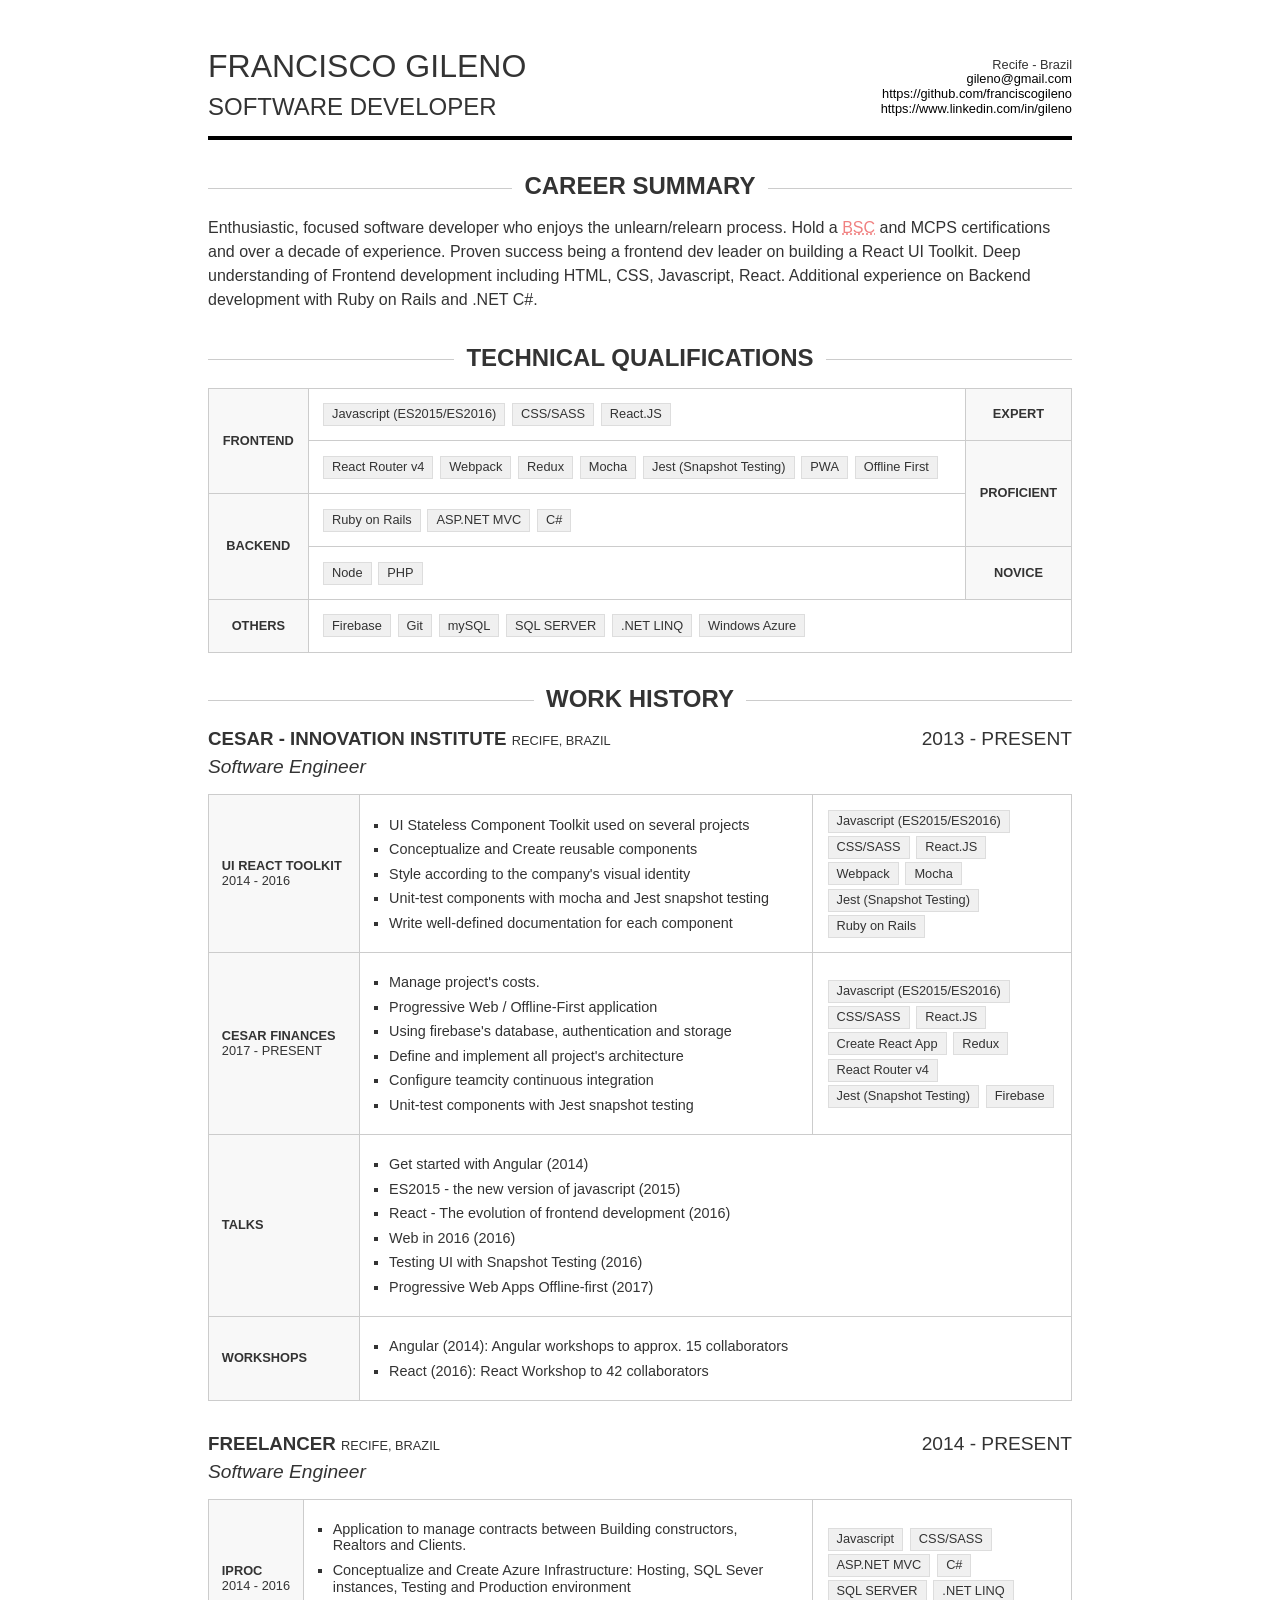
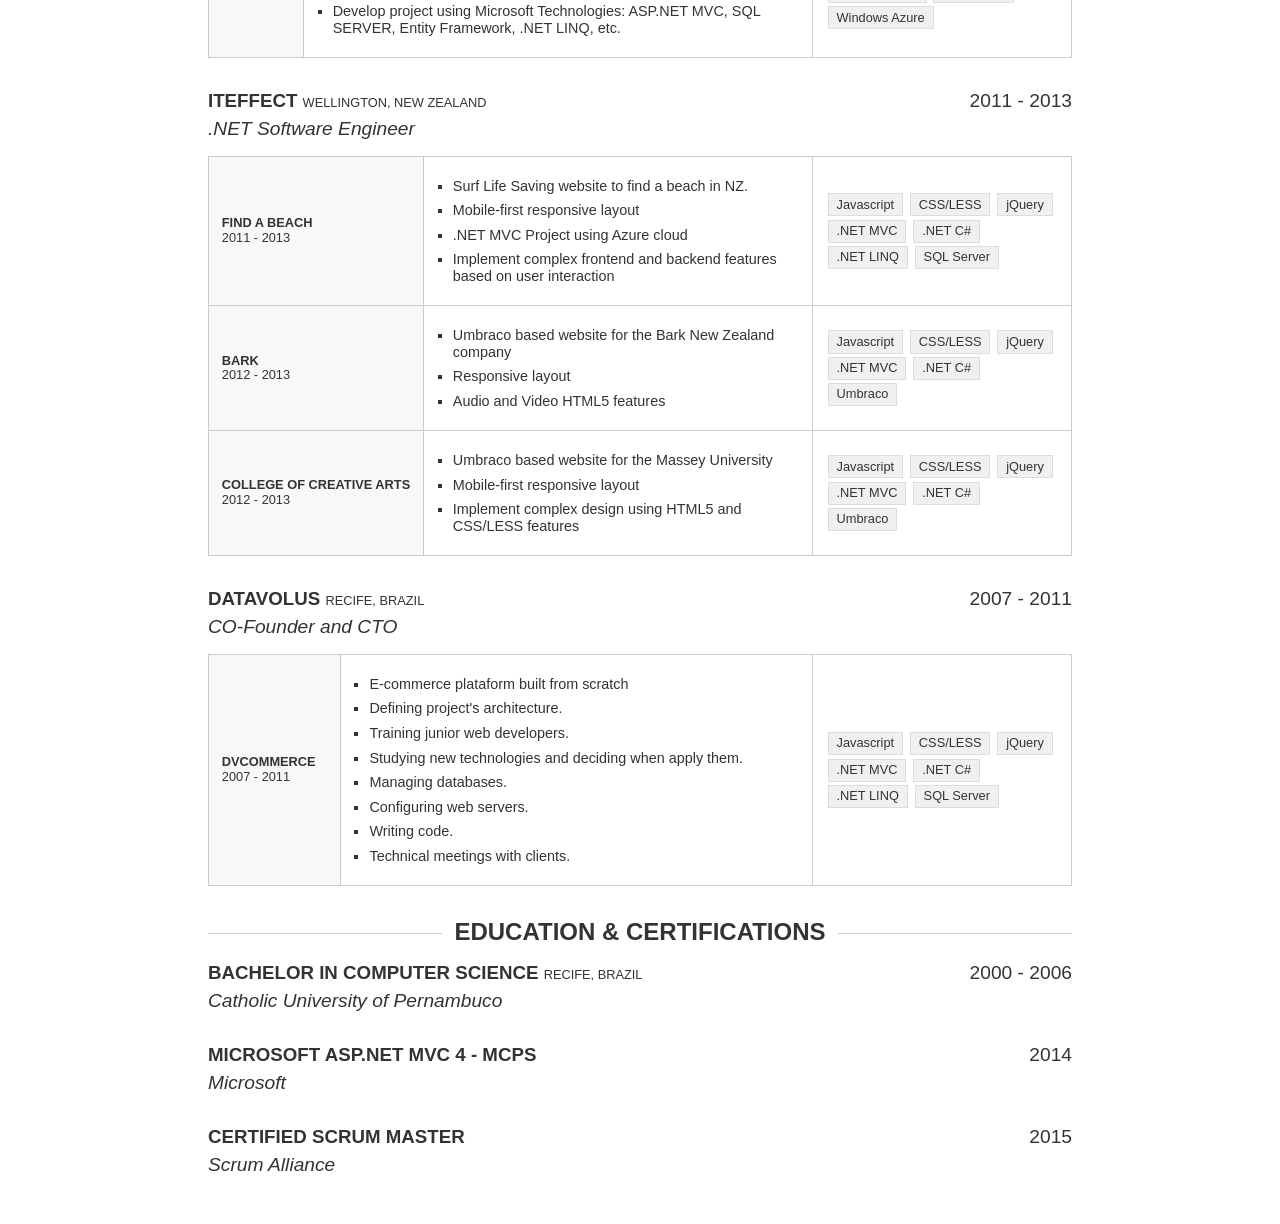
==== index.html @ 9798107c "Adding freelancer job - iPROC" ====
<!DOCTYPE html>
<html>

<head>
  <title>Francisco Gileno CV</title>
  <link rel="stylesheet" href="reset.css" />
  <link rel="stylesheet" href="index.css" />
</head>

<body class="body">
  <div class="content">
    <header class="header">
      <address class="address">
        <div>Recife - Brazil</div>
        <div><a class="address__link" href="mailto:gileno@gmail.com">gileno@gmail.com</a></div>
        <div><a class="address__link" href="https://github.com/franciscogileno">https://github.com/franciscogileno</a></div>
        <div><a class="address__link" href="https://www.linkedin.com/in/gileno">https://www.linkedin.com/in/gileno</a></div>
      </address>
      <h1 class="header__title">Francisco Gileno</h1>
      <h2 class="header__subtitle">Software Developer</h2>
    </header>
    <section class="section">
      <h2 class="section__title">Career Summary</h2>
      <div class="summary">
        Enthusiastic, focused software developer who enjoys the unlearn/relearn process. Hold a <abbr title="Bachelor degree in Computer Science">BSC</abbr>        and MCPS certifications and over a decade of experience. Proven success being a frontend dev leader on building a
        React UI Toolkit. Deep understanding of Frontend development including HTML, CSS, Javascript, React. Additional experience
        on Backend development with Ruby on Rails and .NET C#.
      </div>
    </section>
    <section class="section">
      <h2 class="section__title">Technical Qualifications</h2>
      <table class="qualifications">
        <tr>
          <th rowspan="2">Frontend</th>
          <td>
            <span class="tag">Javascript (ES2015/ES2016)</span>
            <span class="tag">CSS/SASS</span>
            <span class="tag">React.JS</span>
          </td>
          <th>Expert</th>
        </tr>
        <tr>
          <td>
            <span class="tag">React Router v4</span>
            <span class="tag">Webpack</span>
            <span class="tag">Redux</span>
            <span class="tag">Mocha</span>
            <span class="tag">Jest (Snapshot Testing)</span>
            <span class="tag">PWA</span>
            <span class="tag">Offline First</span>
          </td>
          <th rowspan="2">Proficient</th>
        </tr>
        <tr>
          <th rowspan="2">Backend</th>
          <td>
            <span class="tag">Ruby on Rails</span>
            <span class="tag">ASP.NET MVC</span>
            <span class="tag">C#</span>
          </td>
        </tr>
        <tr>
          <td>
            <span class="tag">Node</span>
            <span class="tag">PHP</span>
          </td>
          <th>Novice</th>
        </tr>
        <tr>
          <th>Others</th>
          <td colspan="2">
            <span class="tag">Firebase</span>
            <span class="tag">Git</span>
            <span class="tag">mySQL</span>
            <span class="tag">SQL SERVER</span>
            <span class="tag">.NET LINQ</span>
            <span class="tag">Windows Azure</span>
          </td>
        </tr>
      </table>
    </section>
    <section>
      <h2 class="section__title">Work History</h2>
      <ul class="workitems">
        <li class="workitem">
          <div class="workitem__year">2013 - PRESENT</div>
          <h3 class="workitem__title">CESAR - Innovation Institute
            <span class="workitem__location">Recife, Brazil</span></h3>
          <h4 class="workitem__role">Software Engineer</h4>
          <table class="qualifications">
            <tr>
              <th>UI React Toolkit
                <div class="workitem__location">2014 - 2016</div>
              </th>
              <td>
                <ul class="workitem__responsabilities">
                  <li>UI Stateless Component Toolkit used on several projects</li>
                  <li>Conceptualize and Create reusable components</li>
                  <li>Style according to the company's visual identity</li>
                  <li>Unit-test components with mocha and Jest snapshot testing</li>
                  <li>Write well-defined documentation for each component</li>
                </ul>
              </td>
              <td width="30%">
                <span class="tag">Javascript (ES2015/ES2016)</span>
                <span class="tag">CSS/SASS</span>
                <span class="tag">React.JS</span>
                <span class="tag">Webpack</span>
                <span class="tag">Mocha</span>
                <span class="tag">Jest (Snapshot Testing)</span>
                <span class="tag">Ruby on Rails</span>
              </td>
            </tr>
            <tr>
              <th>
                CESAR Finances
                <div class="workitem__location">2017 - PRESENT</div>
              </th>
              <td>
                <ul class="workitem__responsabilities">
                  <li>Manage project's costs.</li>
                  <li>Progressive Web / Offline-First application</li>
                  <li>Using firebase's database, authentication and storage</li>
                  <li>Define and implement all project's architecture</li>
                  <li>Configure teamcity continuous integration</li>
                  <li>Unit-test components with Jest snapshot testing</li>
                </ul>
              </td>
              <td>
                <span class="tag">Javascript (ES2015/ES2016)</span>
                <span class="tag">CSS/SASS</span>
                <span class="tag">React.JS</span>
                <span class="tag">Create React App</span>
                <span class="tag">Redux</span>
                <span class="tag">React Router v4</span>
                <span class="tag">Jest (Snapshot Testing)</span>
                <span class="tag">Firebase</span>
              </td>
            </tr>
            <tr>
              <th>
                Talks
              </th>
              <td colspan="2">
                <ul class="workitem__responsabilities">
                  <li>Get started with Angular (2014)</li>
                  <li>ES2015 - the new version of javascript (2015)</li>
                  <li>React - The evolution of frontend development (2016)</li>
                  <li>Web in 2016 (2016)</li>
                  <li>Testing UI with Snapshot Testing (2016)</li>
                  <li>Progressive Web Apps Offline-first (2017)</li>
                </ul>
              </td>
            </tr>
            <tr>
              <th>
                Workshops
              </th>
              <td colspan="2">
                <ul class="workitem__responsabilities">
                  <li>Angular (2014): Angular workshops to approx. 15 collaborators</li>
                  <li>React (2016): React Workshop to 42 collaborators</li>
                </ul>
              </td>
            </tr>
          </table>
        </li>
        <li class="workitem">
          <div class="workitem__year">2014 - PRESENT</div>
          <h3 class="workitem__title">Freelancer
            <span class="workitem__location">Recife, Brazil</span></h3>
          <h4 class="workitem__role">Software Engineer</h4>
          <table class="qualifications">
            <tr>
              <th>iProc
                <div class="workitem__location">2014 - 2016</div>
              </th>
              <td>
                <ul class="workitem__responsabilities">
                  <li>Application to manage contracts between Building constructors, Realtors and Clients.</li>
                  <li>Conceptualize and Create Azure Infrastructure: Hosting, SQL Sever instances, Testing and Production environment</li>
                  <li>Develop project using Microsoft Technologies: ASP.NET MVC, SQL SERVER, Entity Framework, .NET LINQ, etc.</li>
                </ul>
              </td>
              <td width="30%">
                <span class="tag">Javascript</span>
                <span class="tag">CSS/SASS</span>
                <span class="tag">ASP.NET MVC</span>
                <span class="tag">C#</span>
                <span class="tag">SQL SERVER</span>
                <span class="tag">.NET LINQ</span>
                <span class="tag">Windows Azure</span>
              </td>
            </tr>
          </table>
        </li>
        <li class="workitem">
          <div class="workitem__year">2011 - 2013</div>
          <h3 class="workitem__title">ITEffect
            <span class="workitem__location">Wellington, New Zealand</span></h3>
          <h4 class="workitem__role">.NET Software Engineer</h4>
          <table class="qualifications">
            <tr>
              <th>Find a beach
                <div class="workitem__location">2011 - 2013</div>
              </th>
              <td>
                <ul class="workitem__responsabilities">
                  <li>Surf Life Saving website to find a beach in NZ.</li>
                  <li>Mobile-first responsive layout</li>
                  <li>.NET MVC Project using Azure cloud</li>
                  <li>Implement complex frontend and backend features based on user interaction</li>
                </ul>
              </td>
              <td width="30%">
                <span class="tag">Javascript</span>
                <span class="tag">CSS/LESS</span>
                <span class="tag">jQuery</span>
                <span class="tag">.NET MVC</span>
                <span class="tag">.NET C#</span>
                <span class="tag">.NET LINQ</span>
                <span class="tag">SQL Server</span>
              </td>
            </tr>
            <tr>
              <th>Bark
                <div class="workitem__location">2012 - 2013</div>
              </th>
              <td>
                <ul class="workitem__responsabilities">
                  <li>Umbraco based website for the Bark New Zealand company</li>
                  <li>Responsive layout</li>
                  <li>Audio and Video HTML5 features</li>
                </ul>
              </td>
              <td width="30%">
                <span class="tag">Javascript</span>
                <span class="tag">CSS/LESS</span>
                <span class="tag">jQuery</span>
                <span class="tag">.NET MVC</span>
                <span class="tag">.NET C#</span>
                <span class="tag">Umbraco</span>
              </td>
            </tr>
            <tr>
              <th>College of Creative Arts
                <div class="workitem__location">2012 - 2013</div>
              </th>
              <td>
                <ul class="workitem__responsabilities">
                  <li>Umbraco based website for the Massey University</li>
                  <li>Mobile-first responsive layout</li>
                  <li>Implement complex design using HTML5 and CSS/LESS features</li>
                </ul>
              </td>
              <td width="30%">
                <span class="tag">Javascript</span>
                <span class="tag">CSS/LESS</span>
                <span class="tag">jQuery</span>
                <span class="tag">.NET MVC</span>
                <span class="tag">.NET C#</span>
                <span class="tag">Umbraco</span>
              </td>
            </tr>
          </table>
        </li>
        <li class="workitem">
          <div class="workitem__year">2007 - 2011</div>
          <h3 class="workitem__title">Datavolus
            <span class="workitem__location">Recife, Brazil</span></h3>
          <h4 class="workitem__role">CO-Founder and CTO</h4>
          <table class="qualifications">
            <tr>
              <th>DVCommerce
                <div class="workitem__location">2007 - 2011</div>
              </th>
              <td>
                <ul class="workitem__responsabilities">
                  <li>E-commerce plataform built from scratch</li>
                  <li>Defining project's architecture.</li>
                  <li>Training junior web developers.</li>
                  <li>Studying new technologies and deciding when apply them.</li>
                  <li>Managing databases.</li>
                  <li>Configuring web servers.</li>
                  <li>Writing code.</li>
                  <li>Technical meetings with clients.</li>
                </ul>
              </td>
              <td width="30%">
                <span class="tag">Javascript</span>
                <span class="tag">CSS/LESS</span>
                <span class="tag">jQuery</span>
                <span class="tag">.NET MVC</span>
                <span class="tag">.NET C#</span>
                <span class="tag">.NET LINQ</span>
                <span class="tag">SQL Server</span>
              </td>
            </tr>
          </table>
        </li>
      </ul>
    </section>
    <section>
      <h2 class="section__title">Education & Certifications</h2>
      <ul class="workitems">
        <li class="workitem">
          <div class="workitem__year">2000 - 2006</div>
          <h3 class="workitem__title">Bachelor in Computer Science
            <span class="workitem__location">Recife, Brazil</span></h3>
          <h4 class="workitem__role">Catholic University of Pernambuco</h4>
        </li>
        <li class="workitem">
          <div class="workitem__year">2014</div>
          <h3 class="workitem__title">Microsoft ASP.NET MVC 4 - MCPS</h3>
          <h4 class="workitem__role">Microsoft</h4>
        </li>
        <li class="workitem">
          <div class="workitem__year">2015</div>
          <h3 class="workitem__title">Certified Scrum Master</h3>
          <h4 class="workitem__role">Scrum Alliance</h4>
        </li>
      </ul>
    </section>
  </div>
</body>

</html>
---- index.css ----
h1, h2, h3, h4, h5, h6 {
  margin: 0 0 1rem;
}

abbr {
  color: lightcoral;
}

.content {
  background-color: #fff;
  margin: 0 auto;
  padding: 3rem 3rem 1rem;
  width: 960px;
}

.header {
  border-bottom: 4px solid #000;
  clear: both;
  margin-bottom: 2rem;
}

.header__title {
  font-weight: 500;
  margin-bottom: 0.5rem;
  text-transform: uppercase;
}

.header__subtitle {
  font-weight: 300;
  text-transform: uppercase;
}

.address {
  font-size: .8rem;
  float: right;
  padding: .6rem 0;  
  text-align: right;
  font-style: normal;  
}

.address__link {
  color: #000;
  text-decoration: none;
}

.address__link:hover {
  text-decoration: underline;
}

.section {
  margin-bottom: 2rem;
}
.section__title {
  overflow: hidden;
  text-align: center;
  text-transform: uppercase;
}

.section__title:before,
.section__title:after {
  background-color: #ccc;
  content: '';
  display: inline-block;
  height: 1px;
  position: relative;
  vertical-align: middle;
  width: 50%;
}

.section__title:before {
    right: 0.5em;
    margin-left: -50%;
}

.section__title:after {
    left: 0.5em;
    margin-right: -50%;
}

.summary {
  line-height: 1.5;
}

.qualifications {
  font-size: .8rem;
  width: 100%;
  border-collapse: collapse;
}

.qualifications tr,
.qualifications th,
.qualifications td {
  border: 1px solid #ccc;
  padding: .8rem;
}

.qualifications th {
  background-color: #f8f8f8;
  text-transform: uppercase;
  white-space: nowrap;
}

.tag {
  background-color: #f0f0f0;
  border: 1px solid #ddd;
  display: inline-block;
  font-size: .8rem;
  margin: .1rem;
  padding: .2rem .5rem;

}

.workitems {
  list-style: none;
  padding: 0;
}

.workitem {
  clear: both;
  margin-bottom: 2rem;
}

.workitem__year {
  float: right;
  font-weight: 400;
  font-size: 1.2rem;
}

.workitem__title {
  text-transform: uppercase;
  margin-bottom: .4rem;
}

.workitem__location {
  text-transform: uppercase;
  font-size: .8rem;
  font-weight: 400;
}

.workitem__role {
  font-weight: 400;
  font-size: 1.2rem;
  font-style: italic;
}

.workitem__responsabilities {
  font-size: .9rem;
  list-style: square;
  padding-left: 0;
}

.workitem__responsabilities li {
  margin: .5rem 1rem;
}
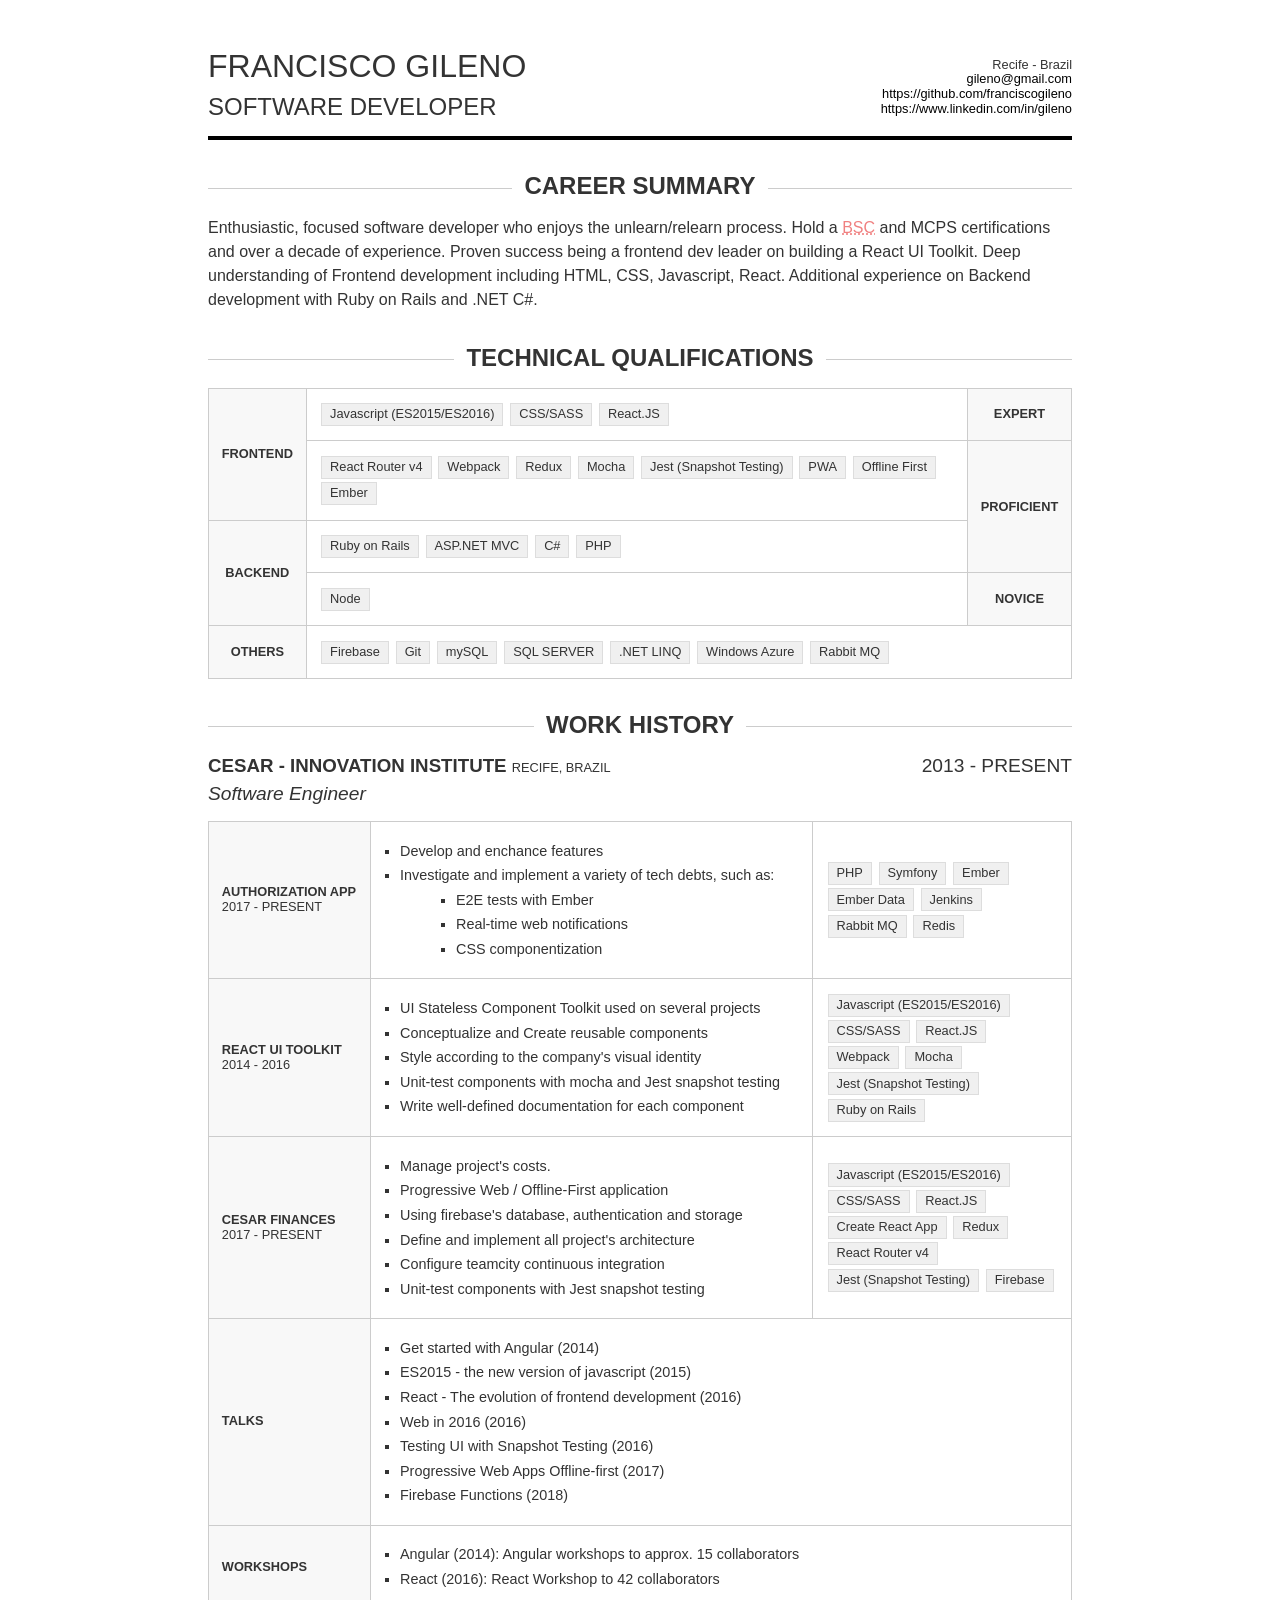
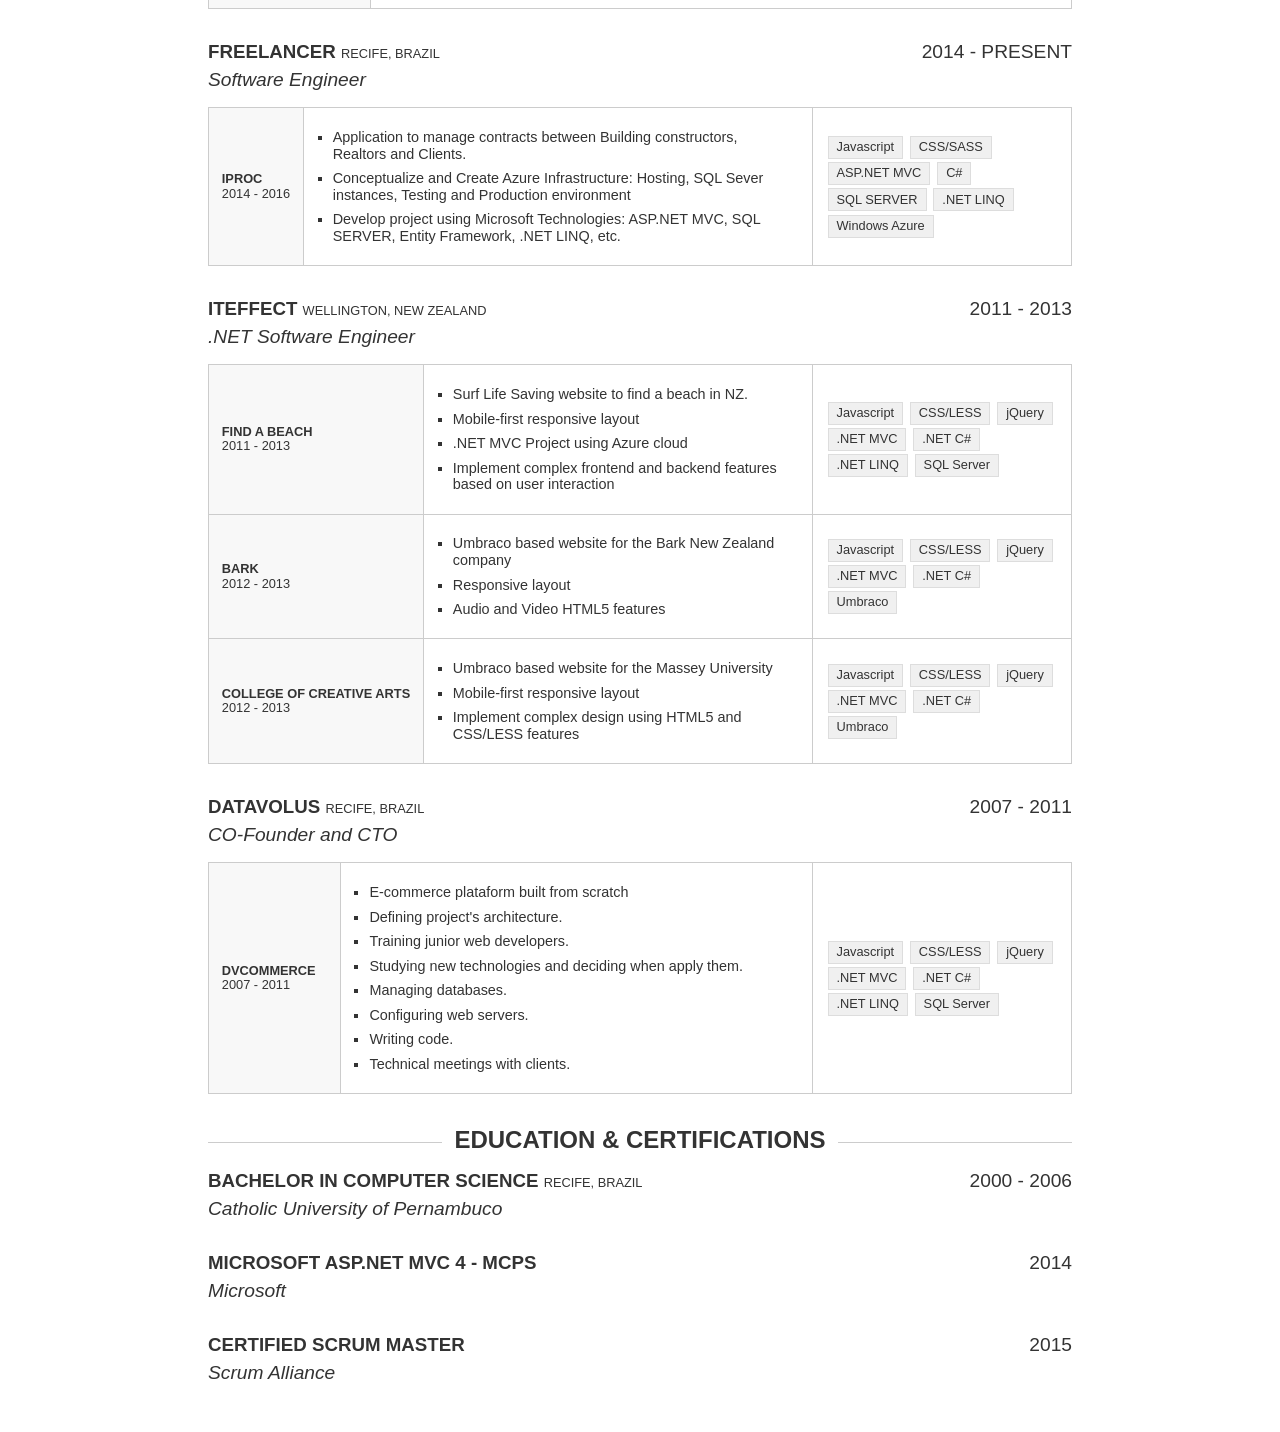
==== commit 9c01da34: "Updating CV" ====
--- a/index.html
+++ b/index.html
@@ -48,6 +48,7 @@
             <span class="tag">Jest (Snapshot Testing)</span>
             <span class="tag">PWA</span>
             <span class="tag">Offline First</span>
+            <span class="tag">Ember</span>
           </td>
           <th rowspan="2">Proficient</th>
         </tr>
@@ -57,12 +58,12 @@
             <span class="tag">Ruby on Rails</span>
             <span class="tag">ASP.NET MVC</span>
             <span class="tag">C#</span>
+            <span class="tag">PHP</span>
           </td>
         </tr>
         <tr>
           <td>
             <span class="tag">Node</span>
-            <span class="tag">PHP</span>
           </td>
           <th>Novice</th>
         </tr>
@@ -75,6 +76,7 @@
             <span class="tag">SQL SERVER</span>
             <span class="tag">.NET LINQ</span>
             <span class="tag">Windows Azure</span>
+            <span class="tag">Rabbit MQ</span>
           </td>
         </tr>
       </table>
@@ -89,7 +91,33 @@
           <h4 class="workitem__role">Software Engineer</h4>
           <table class="qualifications">
             <tr>
-              <th>UI React Toolkit
+              <th>Authorization App
+                <div class="workitem__location">2017 - Present</div>
+              </th>
+              <td>
+                <ul class="workitem__responsabilities">
+                  <li>Develop and enchance features</li>
+                  <li>Investigate and implement a variety of tech debts, such as:
+                    <ul>
+                      <li>E2E tests with Ember</li>
+                      <li>Real-time web notifications</li>
+                      <li>CSS componentization</li>
+                    </ul>
+                  </li>
+                </ul>
+              </td>
+              <td width="30%">
+                <span class="tag">PHP</span>
+                <span class="tag">Symfony</span>
+                <span class="tag">Ember</span>
+                <span class="tag">Ember Data</span>
+                <span class="tag">Jenkins</span>
+                <span class="tag">Rabbit MQ</span>
+                <span class="tag">Redis</span>
+              </td>
+            </tr>
+            <tr>
+              <th>React UI Toolkit
                 <div class="workitem__location">2014 - 2016</div>
               </th>
               <td>
@@ -149,6 +177,7 @@
                   <li>Web in 2016 (2016)</li>
                   <li>Testing UI with Snapshot Testing (2016)</li>
                   <li>Progressive Web Apps Offline-first (2017)</li>
+                  <li>Firebase Functions (2018)</li>
                 </ul>
               </td>
             </tr>
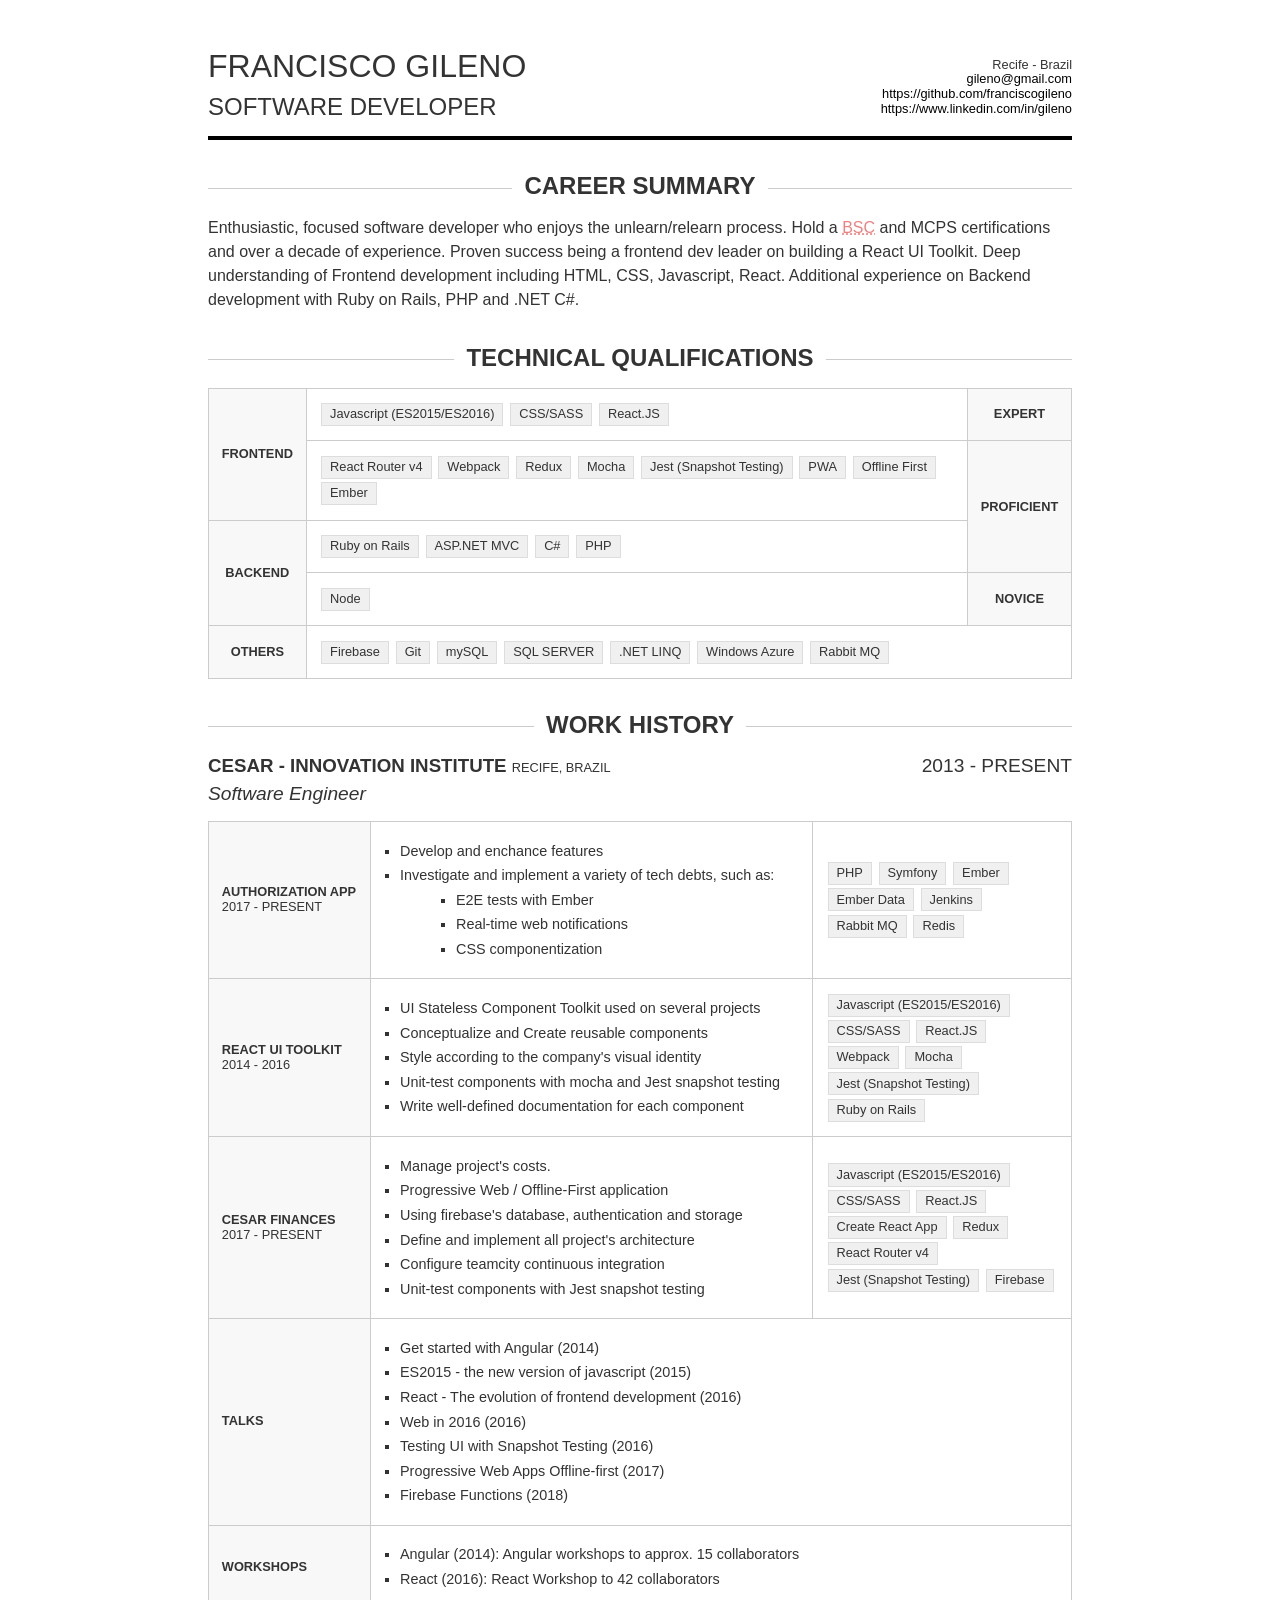
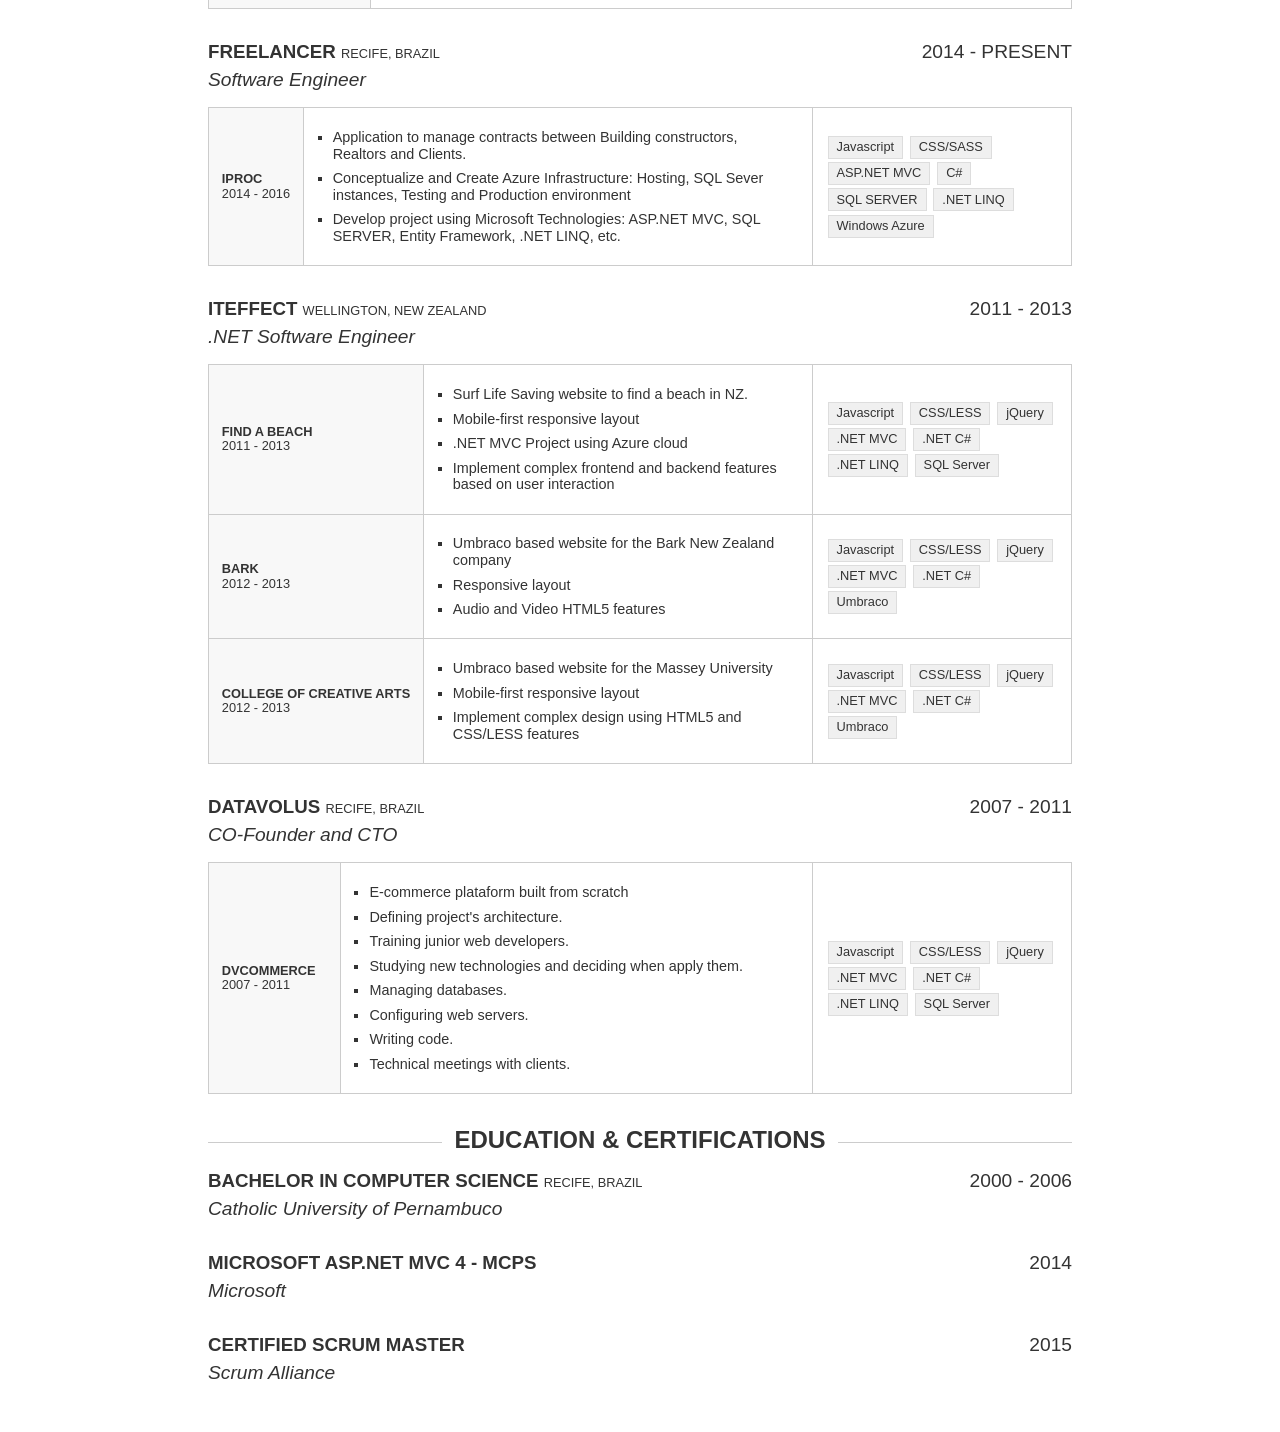
==== commit 0492ba81: "Updating CV" ====
--- a/index.html
+++ b/index.html
@@ -24,7 +24,7 @@
       <div class="summary">
         Enthusiastic, focused software developer who enjoys the unlearn/relearn process. Hold a <abbr title="Bachelor degree in Computer Science">BSC</abbr>        and MCPS certifications and over a decade of experience. Proven success being a frontend dev leader on building a
         React UI Toolkit. Deep understanding of Frontend development including HTML, CSS, Javascript, React. Additional experience
-        on Backend development with Ruby on Rails and .NET C#.
+        on Backend development with Ruby on Rails, PHP and .NET C#.
       </div>
     </section>
     <section class="section">
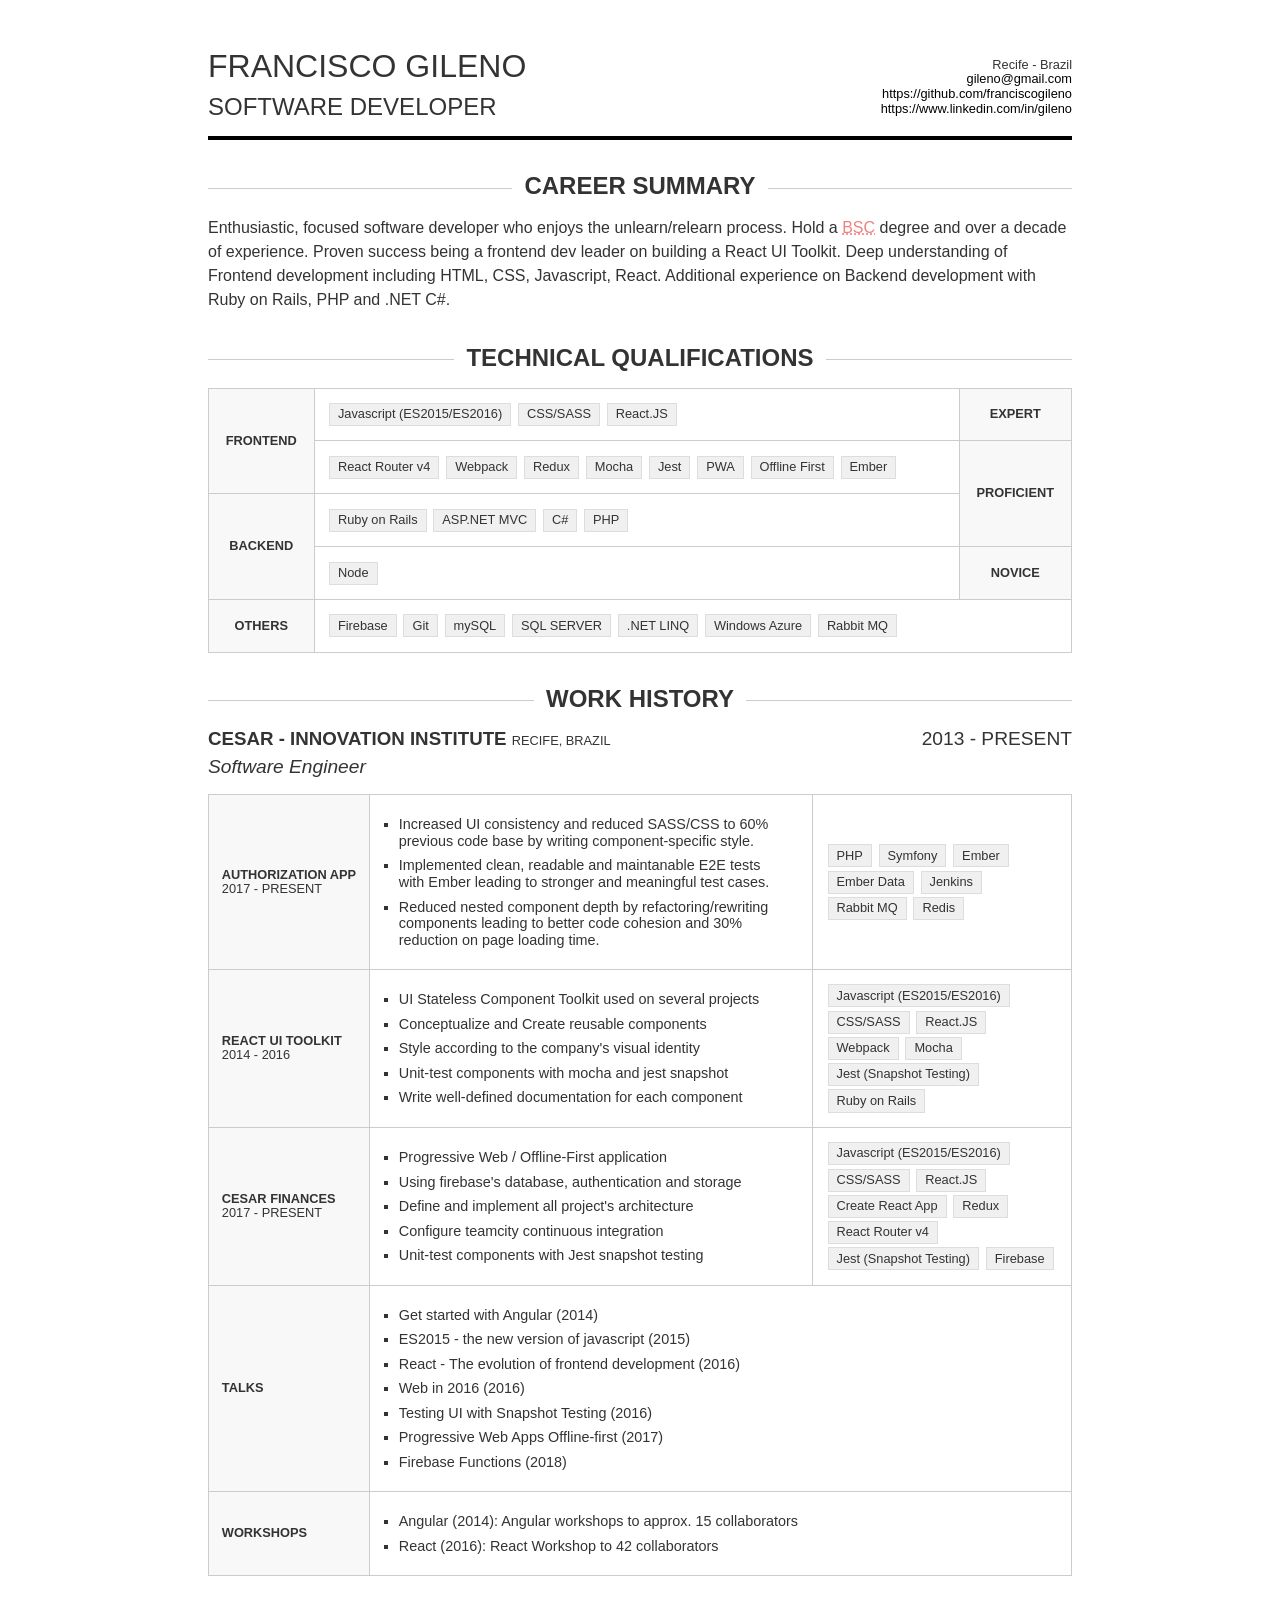
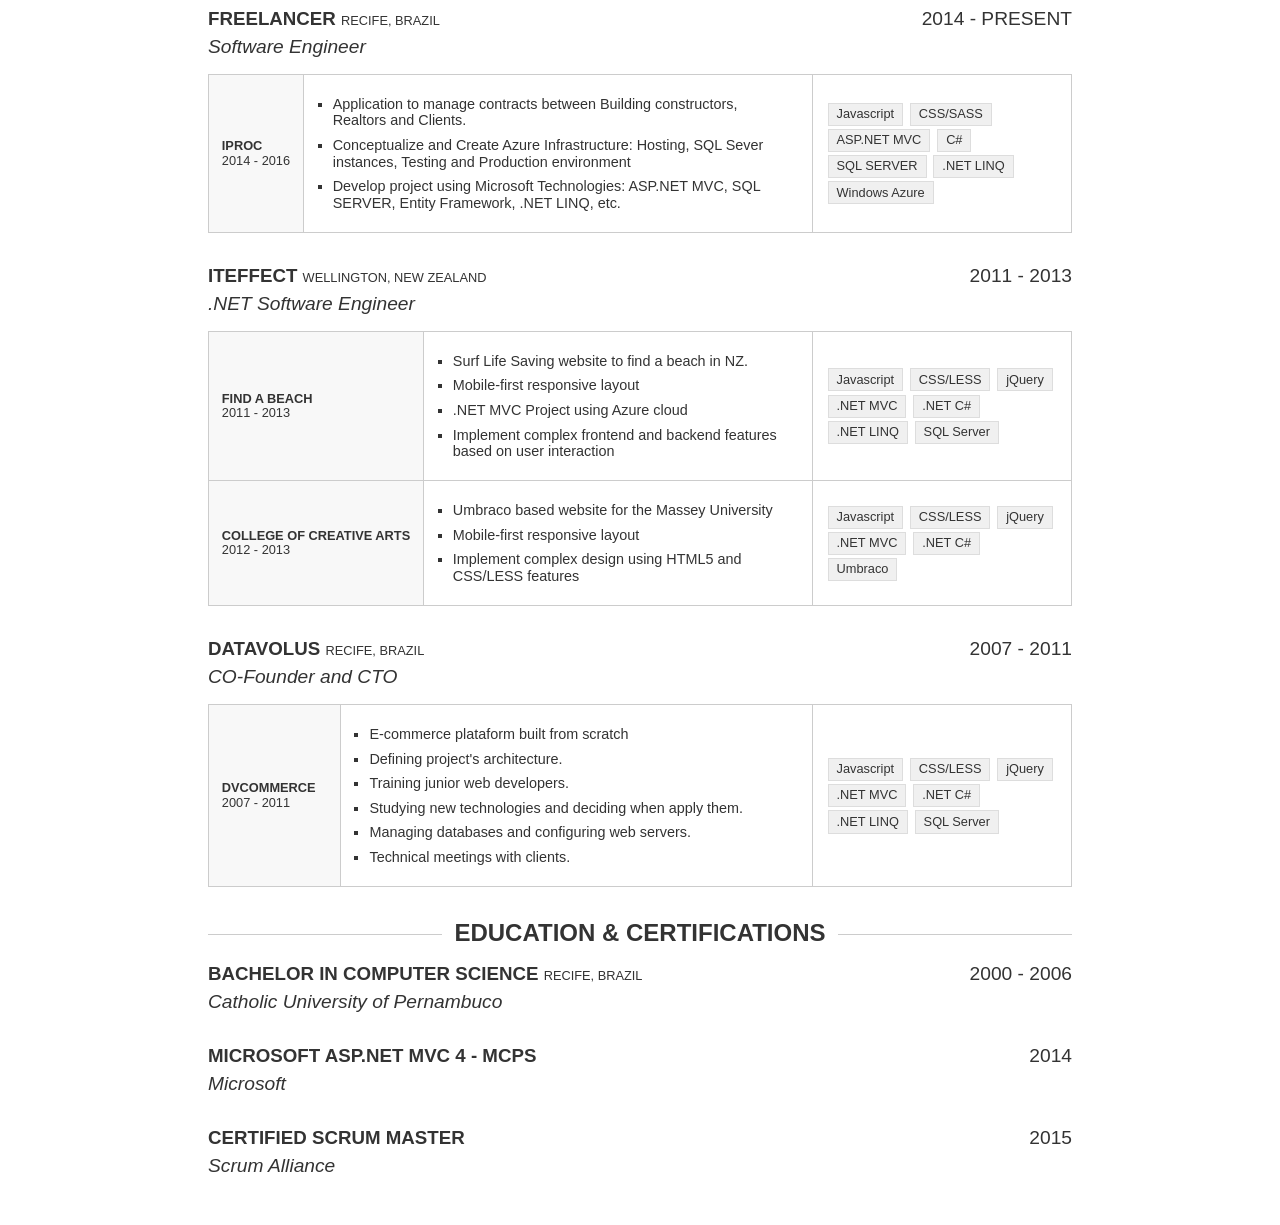
==== commit 93ad5391: "Updating CV" ====
--- a/index.html
+++ b/index.html
@@ -22,7 +22,7 @@
     <section class="section">
       <h2 class="section__title">Career Summary</h2>
       <div class="summary">
-        Enthusiastic, focused software developer who enjoys the unlearn/relearn process. Hold a <abbr title="Bachelor degree in Computer Science">BSC</abbr>        and MCPS certifications and over a decade of experience. Proven success being a frontend dev leader on building a
+        Enthusiastic, focused software developer who enjoys the unlearn/relearn process. Hold a <abbr title="Bachelor degree in Computer Science">BSC</abbr> degree and over a decade of experience. Proven success being a frontend dev leader on building a
         React UI Toolkit. Deep understanding of Frontend development including HTML, CSS, Javascript, React. Additional experience
         on Backend development with Ruby on Rails, PHP and .NET C#.
       </div>
@@ -45,7 +45,7 @@
             <span class="tag">Webpack</span>
             <span class="tag">Redux</span>
             <span class="tag">Mocha</span>
-            <span class="tag">Jest (Snapshot Testing)</span>
+            <span class="tag">Jest</span>
             <span class="tag">PWA</span>
             <span class="tag">Offline First</span>
             <span class="tag">Ember</span>
@@ -96,14 +96,9 @@
               </th>
               <td>
                 <ul class="workitem__responsabilities">
-                  <li>Develop and enchance features</li>
-                  <li>Investigate and implement a variety of tech debts, such as:
-                    <ul>
-                      <li>E2E tests with Ember</li>
-                      <li>Real-time web notifications</li>
-                      <li>CSS componentization</li>
-                    </ul>
-                  </li>
+                  <li>Increased UI consistency and reduced SASS/CSS to 60% previous code base by writing component-specific style.</li>
+                  <li>Implemented clean, readable and maintanable E2E tests with Ember leading to stronger and meaningful test cases.</li>
+                  <li>Reduced nested component depth by refactoring/rewriting components leading to better code cohesion and 30% reduction on page loading time.</li>
                 </ul>
               </td>
               <td width="30%">
@@ -125,7 +120,7 @@
                   <li>UI Stateless Component Toolkit used on several projects</li>
                   <li>Conceptualize and Create reusable components</li>
                   <li>Style according to the company's visual identity</li>
-                  <li>Unit-test components with mocha and Jest snapshot testing</li>
+                  <li>Unit-test components with mocha and jest snapshot</li>
                   <li>Write well-defined documentation for each component</li>
                 </ul>
               </td>
@@ -146,7 +141,6 @@
               </th>
               <td>
                 <ul class="workitem__responsabilities">
-                  <li>Manage project's costs.</li>
                   <li>Progressive Web / Offline-First application</li>
                   <li>Using firebase's database, authentication and storage</li>
                   <li>Define and implement all project's architecture</li>
@@ -252,14 +246,14 @@
               </td>
             </tr>
             <tr>
-              <th>Bark
+              <th>College of Creative Arts
                 <div class="workitem__location">2012 - 2013</div>
               </th>
               <td>
                 <ul class="workitem__responsabilities">
-                  <li>Umbraco based website for the Bark New Zealand company</li>
-                  <li>Responsive layout</li>
-                  <li>Audio and Video HTML5 features</li>
+                  <li>Umbraco based website for the Massey University</li>
+                  <li>Mobile-first responsive layout</li>
+                  <li>Implement complex design using HTML5 and CSS/LESS features</li>
                 </ul>
               </td>
               <td width="30%">
@@ -271,26 +265,6 @@
                 <span class="tag">Umbraco</span>
               </td>
             </tr>
-            <tr>
-              <th>College of Creative Arts
-                <div class="workitem__location">2012 - 2013</div>
-              </th>
-              <td>
-                <ul class="workitem__responsabilities">
-                  <li>Umbraco based website for the Massey University</li>
-                  <li>Mobile-first responsive layout</li>
-                  <li>Implement complex design using HTML5 and CSS/LESS features</li>
-                </ul>
-              </td>
-              <td width="30%">
-                <span class="tag">Javascript</span>
-                <span class="tag">CSS/LESS</span>
-                <span class="tag">jQuery</span>
-                <span class="tag">.NET MVC</span>
-                <span class="tag">.NET C#</span>
-                <span class="tag">Umbraco</span>
-              </td>
-            </tr>
           </table>
         </li>
         <li class="workitem">
@@ -309,9 +283,7 @@
                   <li>Defining project's architecture.</li>
                   <li>Training junior web developers.</li>
                   <li>Studying new technologies and deciding when apply them.</li>
-                  <li>Managing databases.</li>
-                  <li>Configuring web servers.</li>
-                  <li>Writing code.</li>
+                  <li>Managing databases and configuring web servers.</li>
                   <li>Technical meetings with clients.</li>
                 </ul>
               </td>
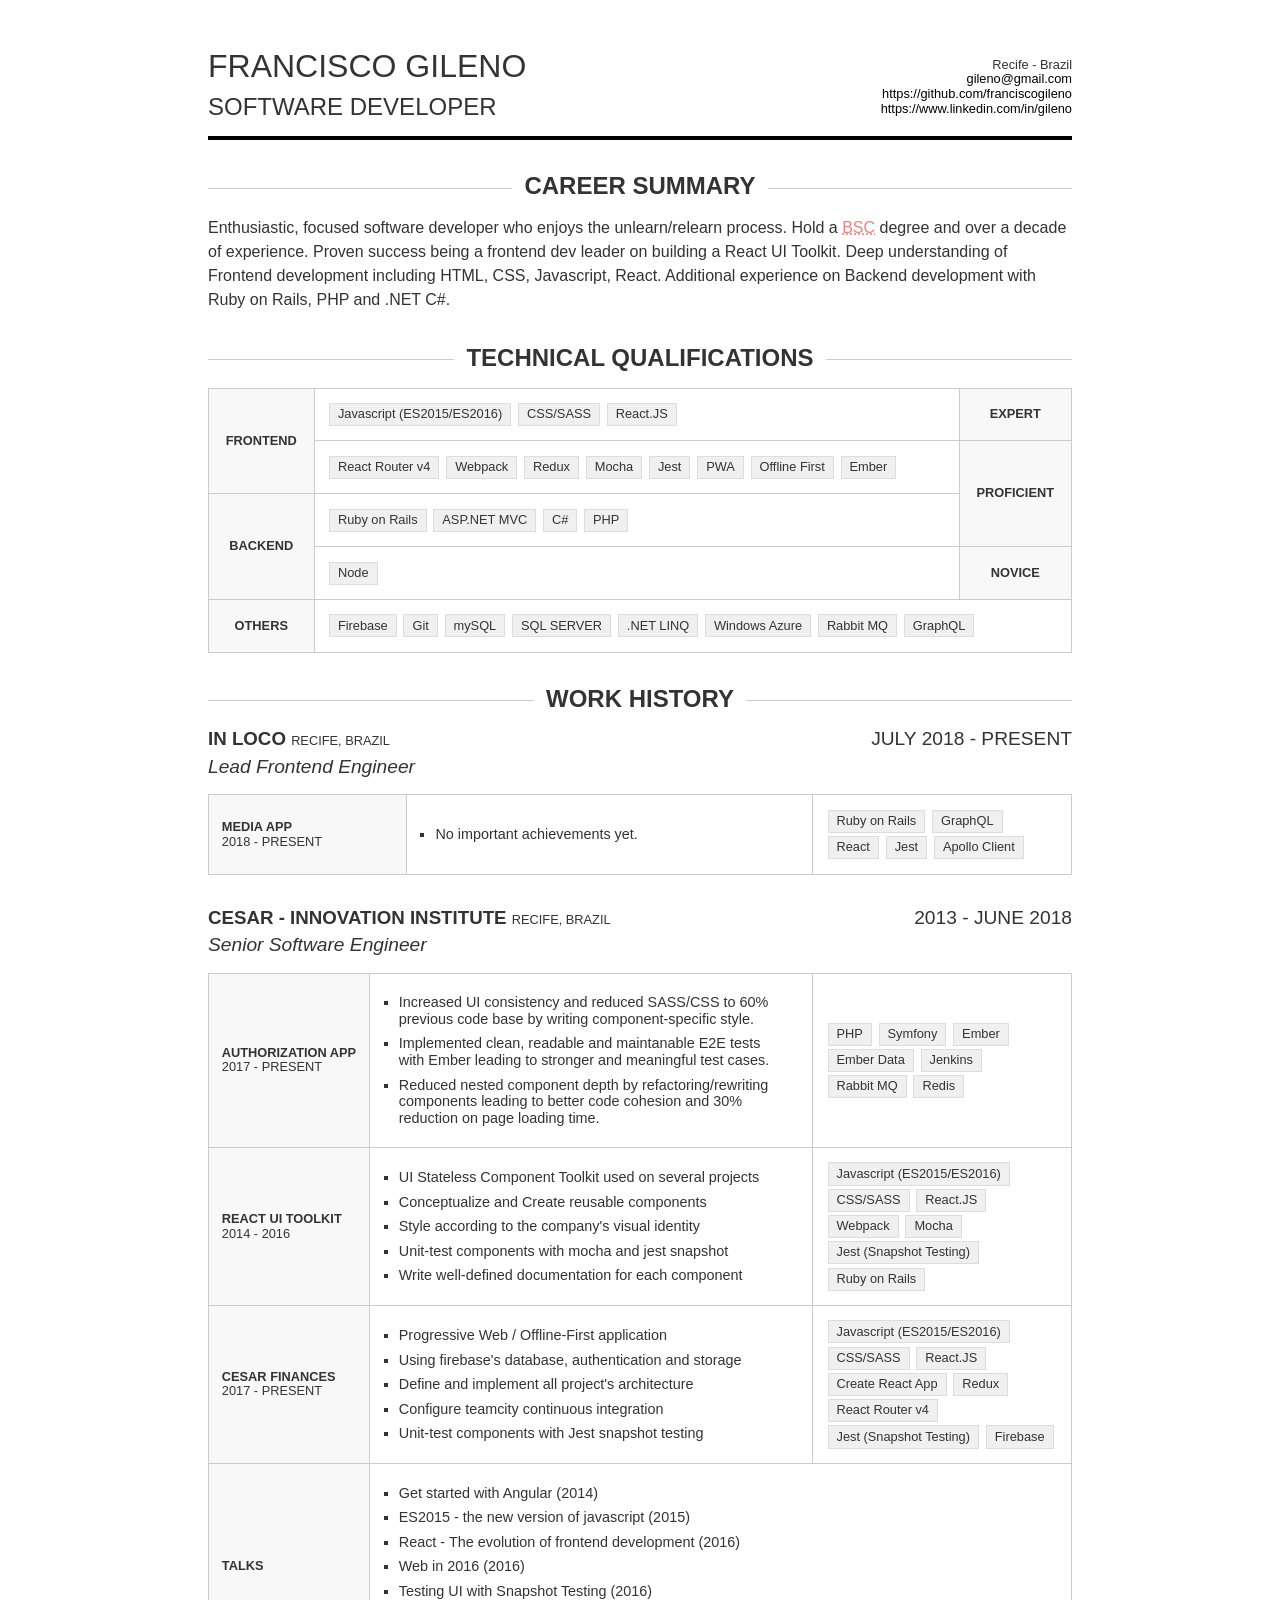
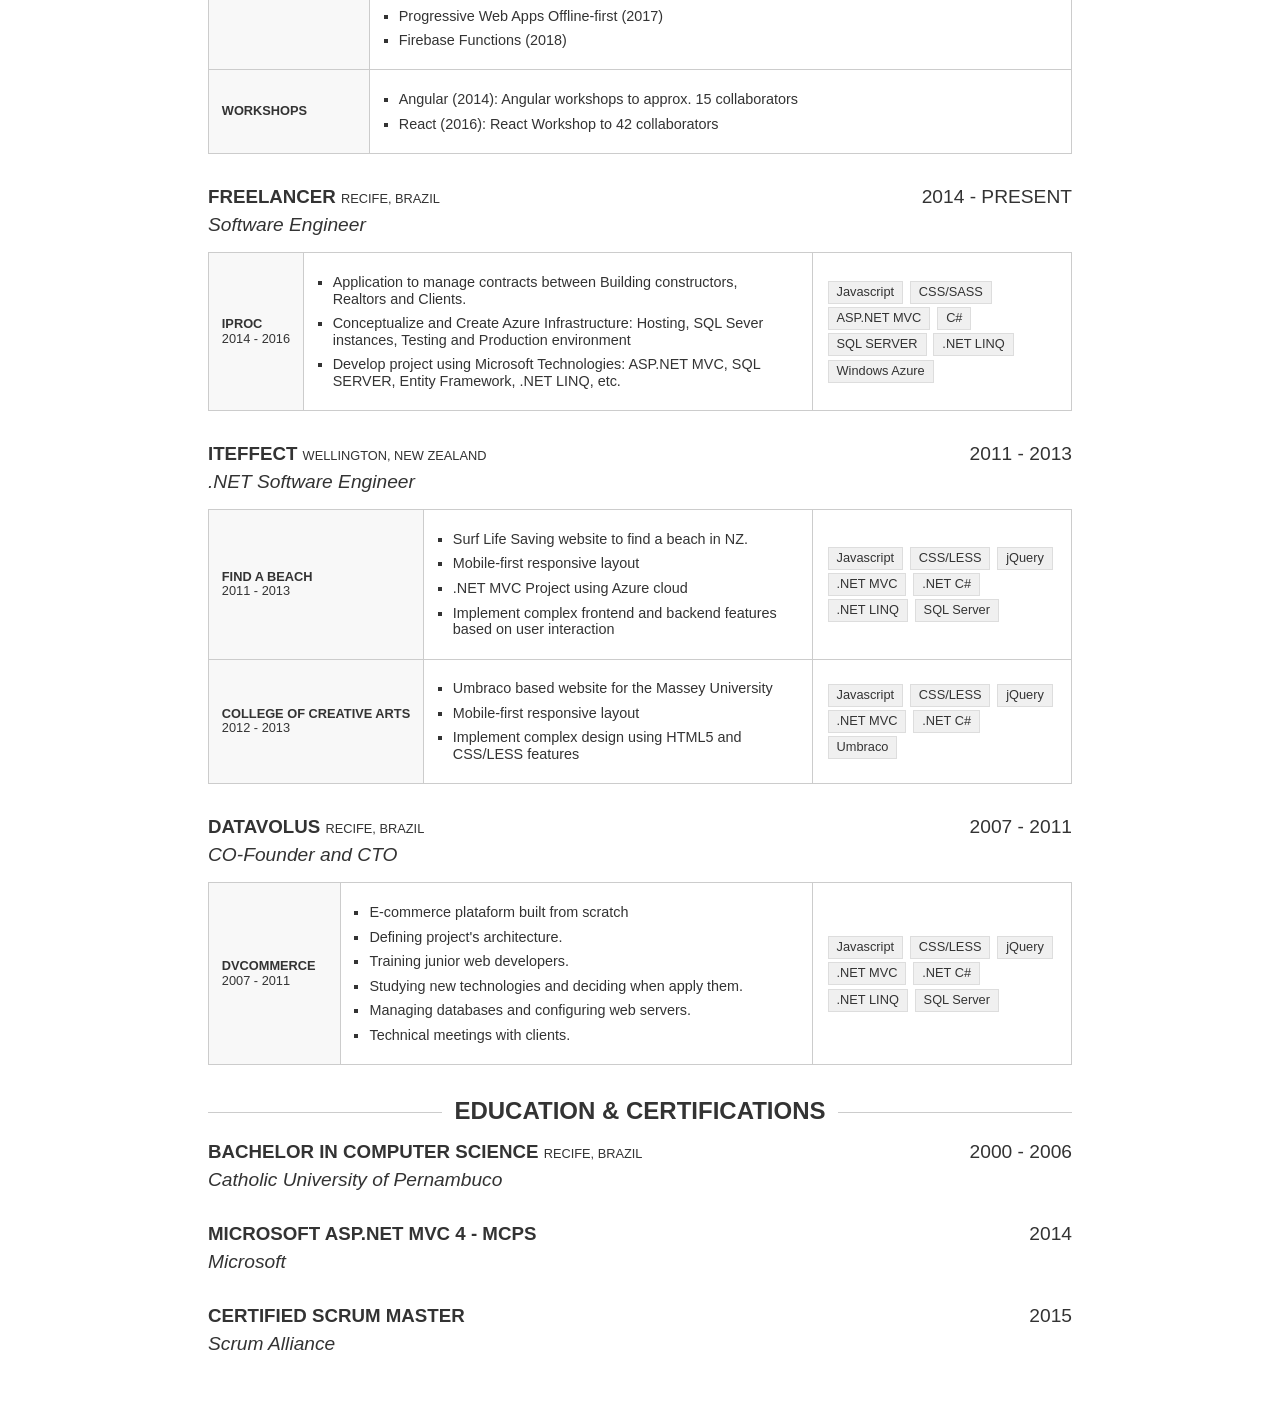
==== commit 36f38d37: "Update CV - Adding InLoco" ====
--- a/index.html
+++ b/index.html
@@ -77,6 +77,7 @@
             <span class="tag">.NET LINQ</span>
             <span class="tag">Windows Azure</span>
             <span class="tag">Rabbit MQ</span>
+            <span class="tag">GraphQL</span>
           </td>
         </tr>
       </table>
@@ -85,10 +86,35 @@
       <h2 class="section__title">Work History</h2>
       <ul class="workitems">
         <li class="workitem">
-          <div class="workitem__year">2013 - PRESENT</div>
+          <div class="workitem__year">JULY 2018 - PRESENT</div>
+          <h3 class="workitem__title">In Loco
+            <span class="workitem__location">Recife, Brazil</span></h3>
+          <h4 class="workitem__role">Lead Frontend Engineer</h4>
+          <table class="qualifications">
+            <tr>
+              <th>Media App
+                <div class="workitem__location">2018 - Present</div>
+              </th>
+              <td>
+                <ul class="workitem__responsabilities">
+                  <li>No important achievements yet.</li>
+                </ul>
+              </td>
+              <td width="30%">
+                <span class="tag">Ruby on Rails</span>
+                <span class="tag">GraphQL</span>
+                <span class="tag">React</span>
+                <span class="tag">Jest</span>
+                <span class="tag">Apollo Client</span>
+              </td>
+            </tr>
+          </table>
+        </li>
+        <li class="workitem">
+          <div class="workitem__year">2013 - JUNE 2018</div>
           <h3 class="workitem__title">CESAR - Innovation Institute
             <span class="workitem__location">Recife, Brazil</span></h3>
-          <h4 class="workitem__role">Software Engineer</h4>
+          <h4 class="workitem__role">Senior Software Engineer</h4>
           <table class="qualifications">
             <tr>
               <th>Authorization App
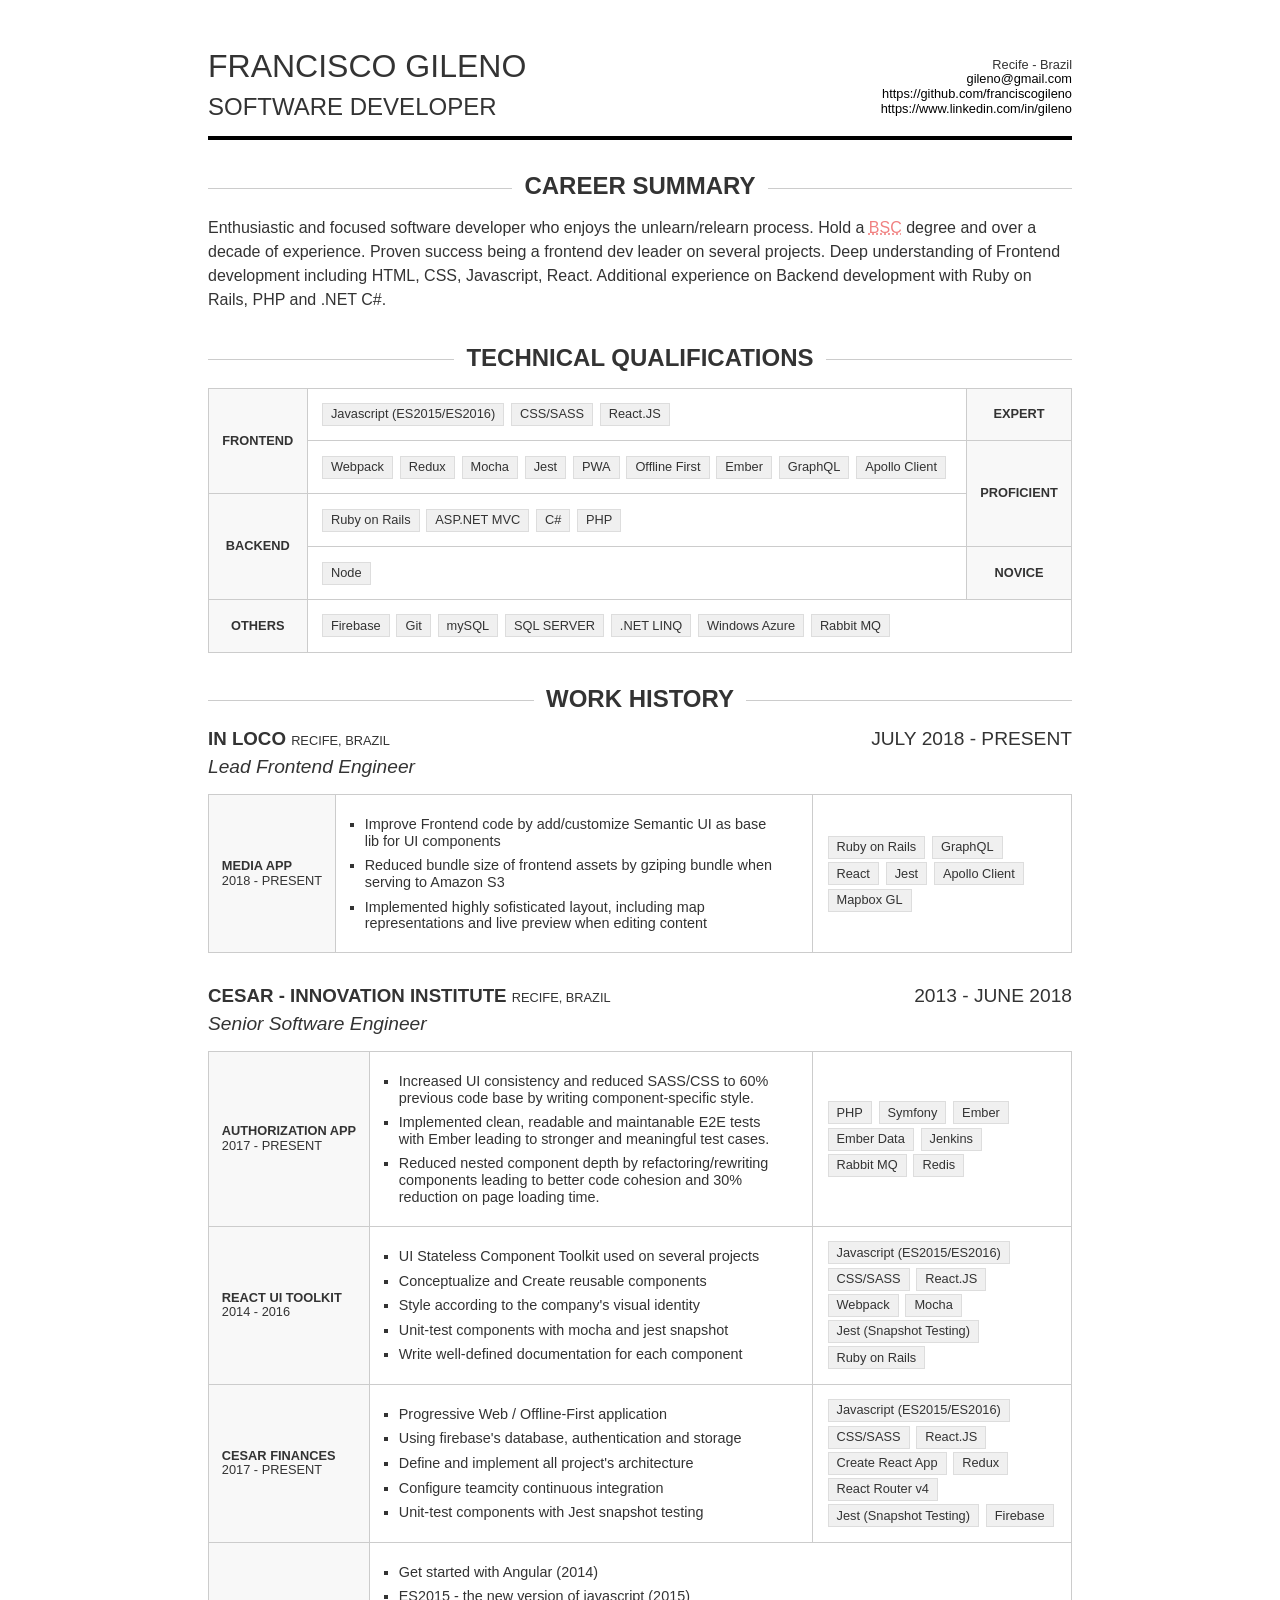
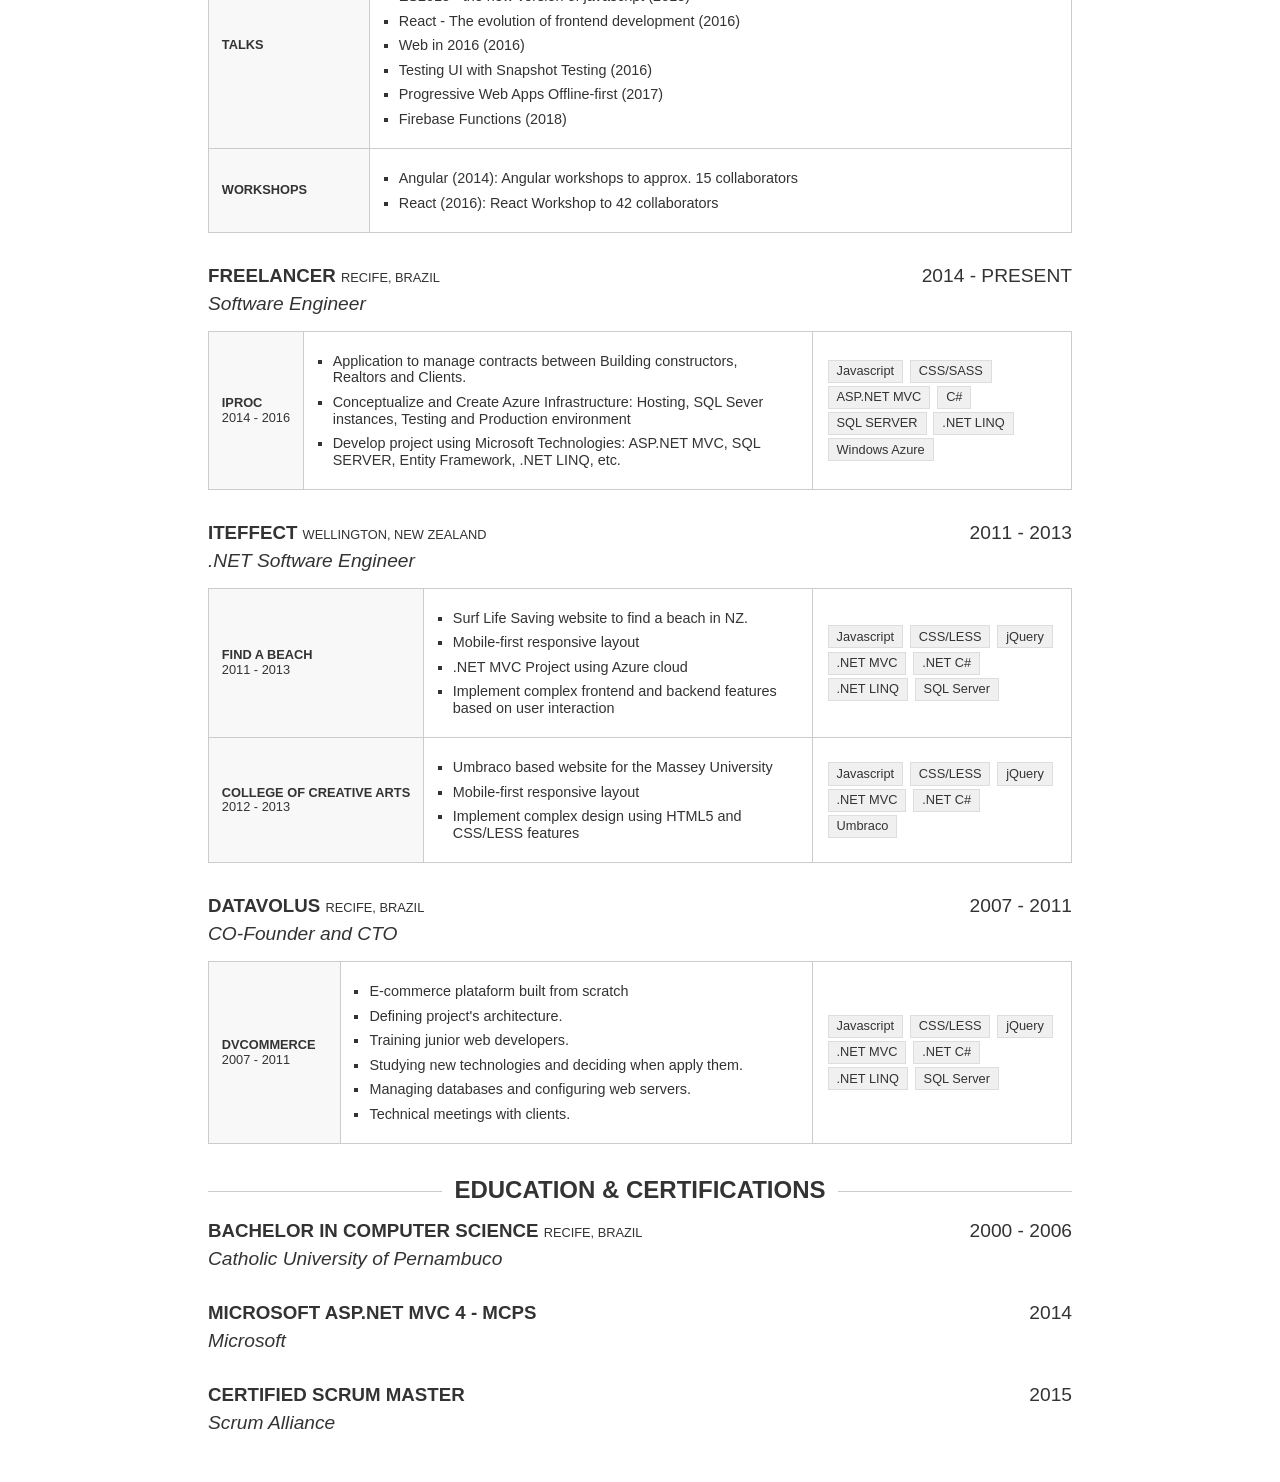
==== commit 7444c0da: "Add Inloco updates: sep-2018" ====
--- a/index.html
+++ b/index.html
@@ -22,8 +22,7 @@
     <section class="section">
       <h2 class="section__title">Career Summary</h2>
       <div class="summary">
-        Enthusiastic, focused software developer who enjoys the unlearn/relearn process. Hold a <abbr title="Bachelor degree in Computer Science">BSC</abbr> degree and over a decade of experience. Proven success being a frontend dev leader on building a
-        React UI Toolkit. Deep understanding of Frontend development including HTML, CSS, Javascript, React. Additional experience
+        Enthusiastic and focused software developer who enjoys the unlearn/relearn process. Hold a <abbr title="Bachelor degree in Computer Science">BSC</abbr> degree and over a decade of experience. Proven success being a frontend dev leader on several projects. Deep understanding of Frontend development including HTML, CSS, Javascript, React. Additional experience
         on Backend development with Ruby on Rails, PHP and .NET C#.
       </div>
     </section>
@@ -41,7 +40,6 @@
         </tr>
         <tr>
           <td>
-            <span class="tag">React Router v4</span>
             <span class="tag">Webpack</span>
             <span class="tag">Redux</span>
             <span class="tag">Mocha</span>
@@ -49,6 +47,8 @@
             <span class="tag">PWA</span>
             <span class="tag">Offline First</span>
             <span class="tag">Ember</span>
+            <span class="tag">GraphQL</span>
+            <span class="tag">Apollo Client</span>
           </td>
           <th rowspan="2">Proficient</th>
         </tr>
@@ -77,7 +77,6 @@
             <span class="tag">.NET LINQ</span>
             <span class="tag">Windows Azure</span>
             <span class="tag">Rabbit MQ</span>
-            <span class="tag">GraphQL</span>
           </td>
         </tr>
       </table>
@@ -97,7 +96,9 @@
               </th>
               <td>
                 <ul class="workitem__responsabilities">
-                  <li>No important achievements yet.</li>
+                  <li>Improve Frontend code by add/customize Semantic UI as base lib for UI components</li>
+                  <li>Reduced bundle size of frontend assets by gziping bundle when serving to Amazon S3</li>
+                  <li>Implemented highly sofisticated layout, including map representations and live preview when editing content</li>
                 </ul>
               </td>
               <td width="30%">
@@ -106,6 +107,7 @@
                 <span class="tag">React</span>
                 <span class="tag">Jest</span>
                 <span class="tag">Apollo Client</span>
+                <span class="tag">Mapbox GL</span>
               </td>
             </tr>
           </table>
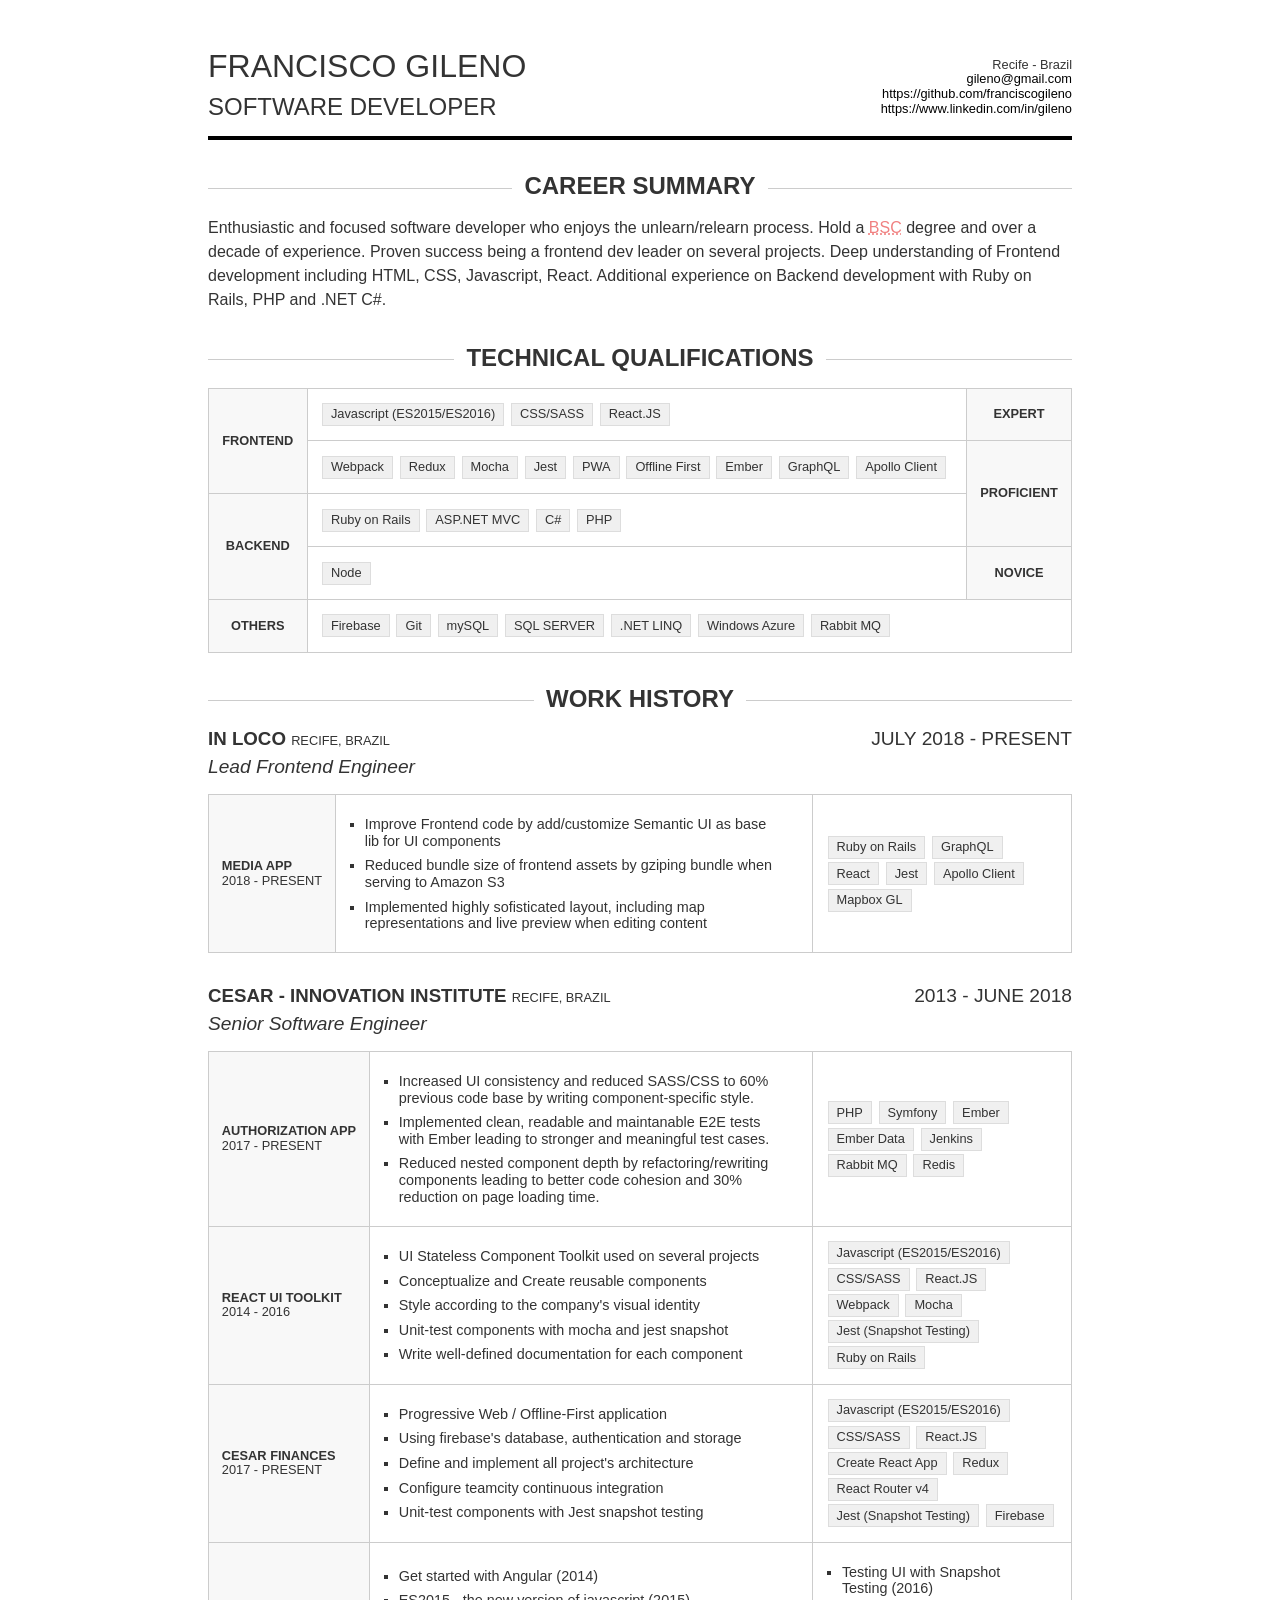
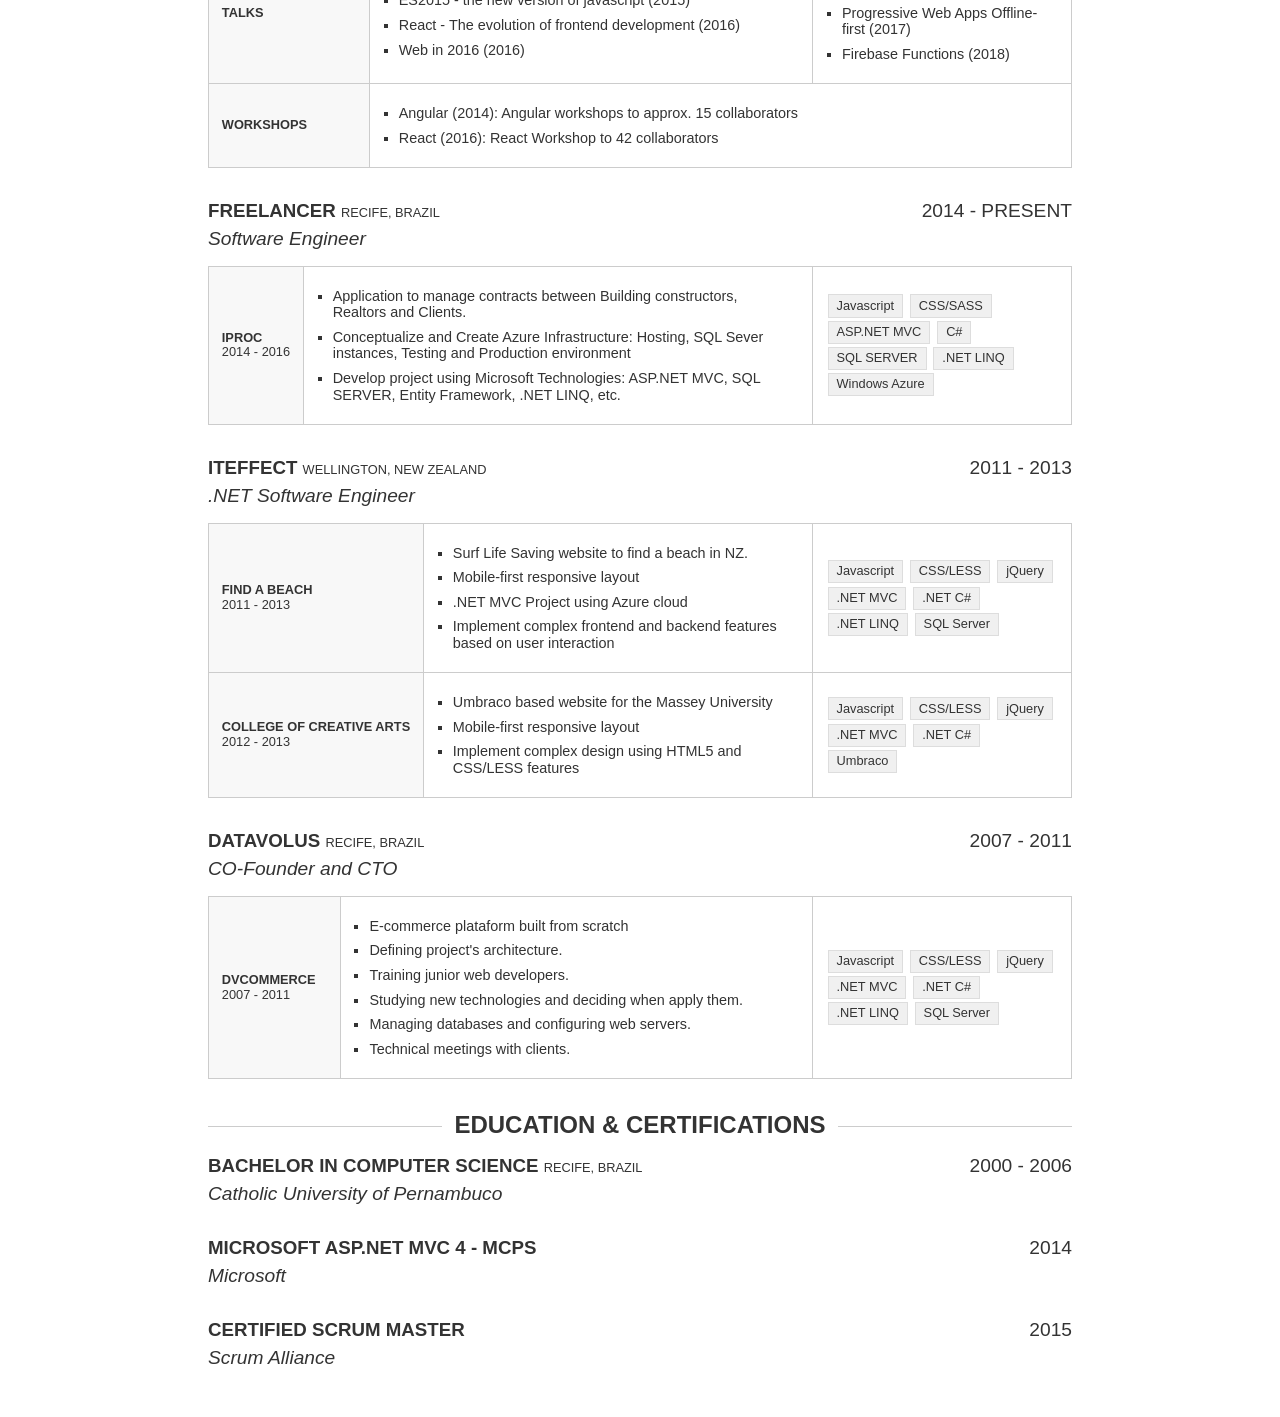
==== commit 04cd029c: "Fine adjustments" ====
--- a/index.html
+++ b/index.html
@@ -191,16 +191,20 @@
               <th>
                 Talks
               </th>
-              <td colspan="2">
+              <td>
                 <ul class="workitem__responsabilities">
                   <li>Get started with Angular (2014)</li>
                   <li>ES2015 - the new version of javascript (2015)</li>
                   <li>React - The evolution of frontend development (2016)</li>
                   <li>Web in 2016 (2016)</li>
+                </ul>
+              </td>
+              <td>
+                <ul class="workitem__responsabilities">
                   <li>Testing UI with Snapshot Testing (2016)</li>
                   <li>Progressive Web Apps Offline-first (2017)</li>
                   <li>Firebase Functions (2018)</li>
-                </ul>
+                </ul>              
               </td>
             </tr>
             <tr>
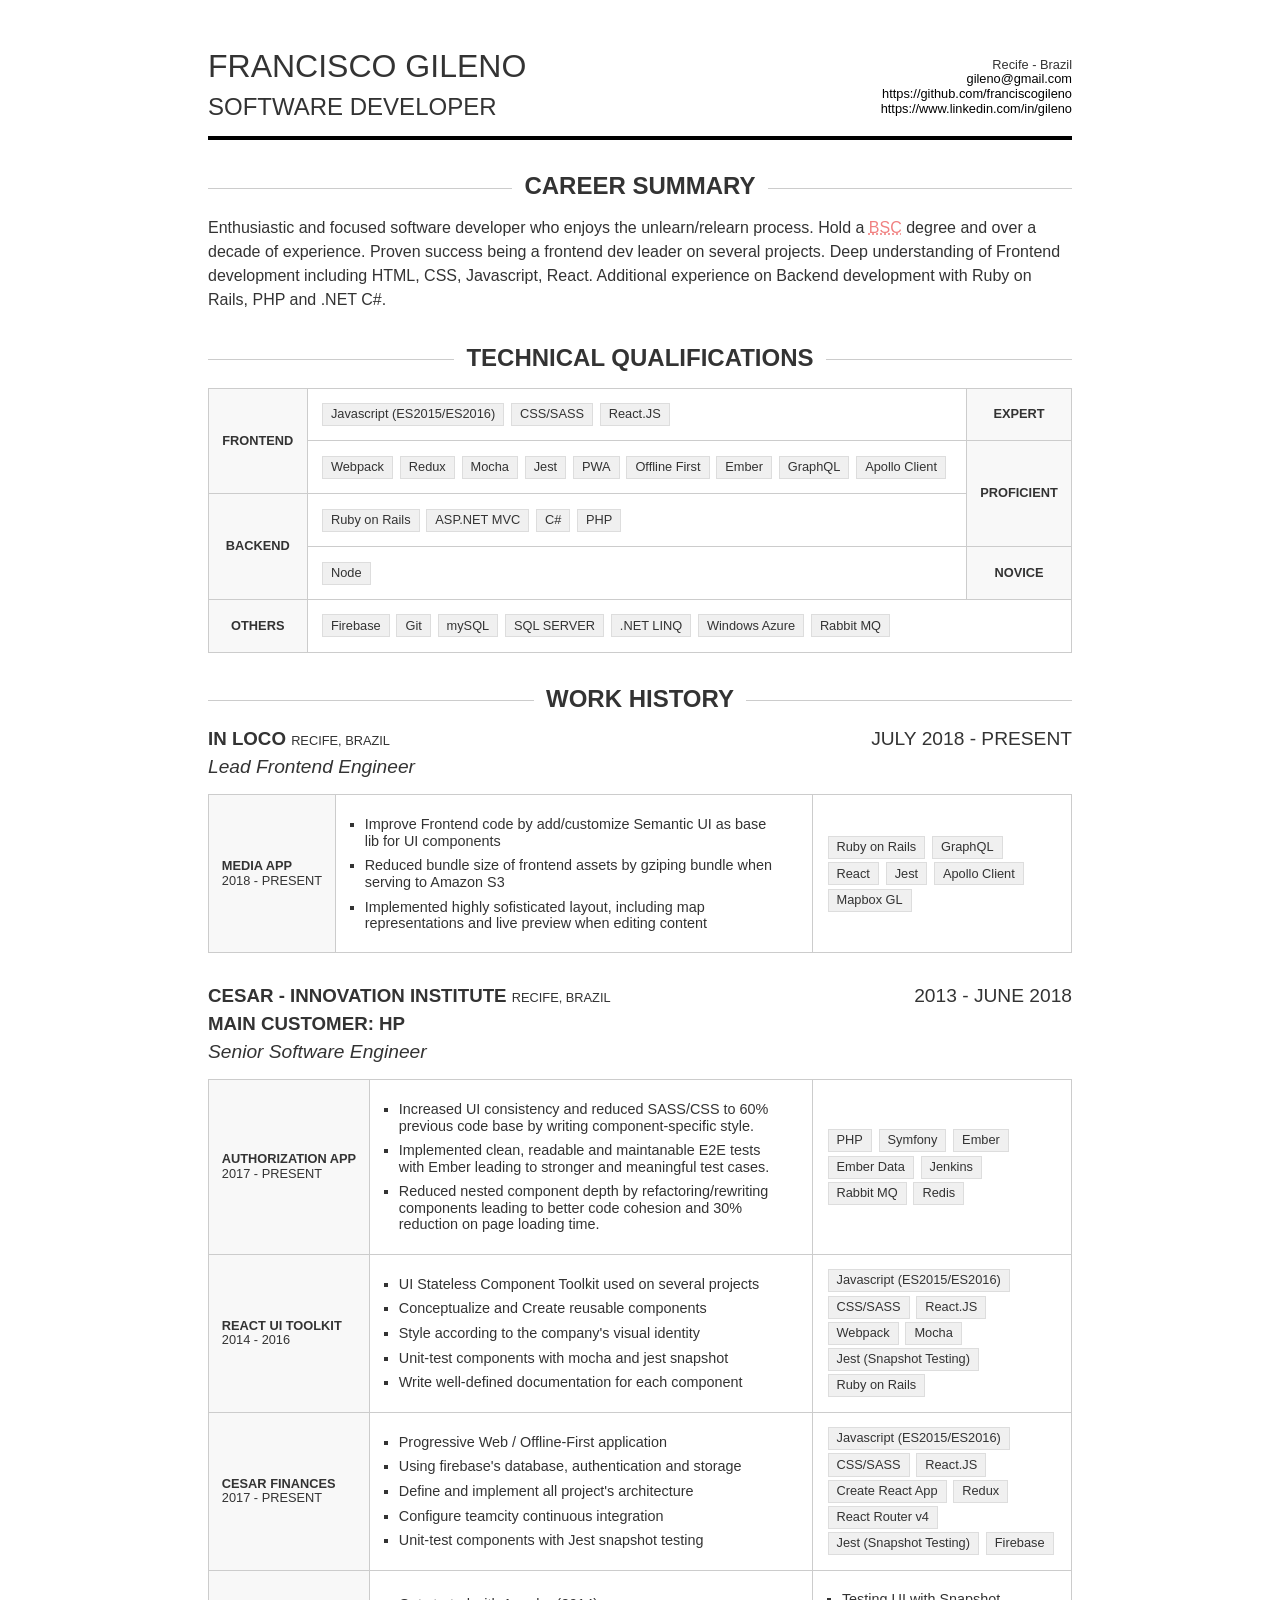
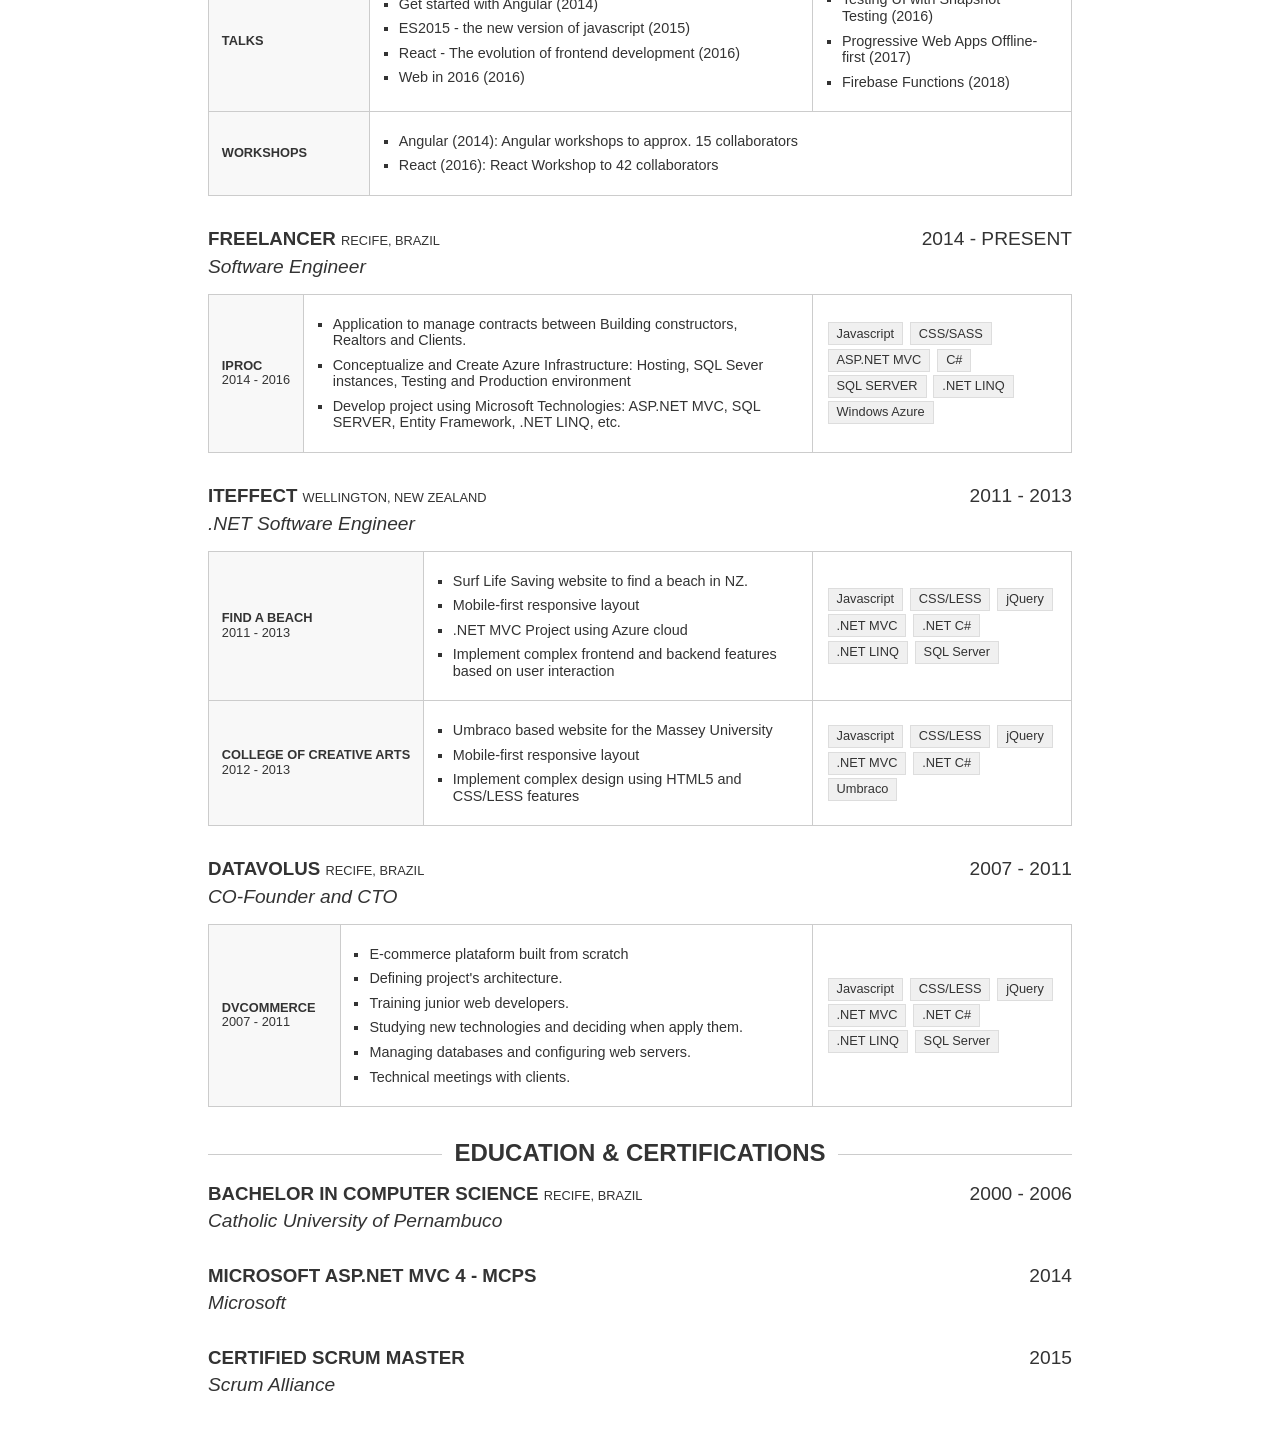
==== commit ab4aa5f5: "Adding Agreea version CV" ====
--- a/index.html
+++ b/index.html
@@ -22,7 +22,9 @@
     <section class="section">
       <h2 class="section__title">Career Summary</h2>
       <div class="summary">
-        Enthusiastic and focused software developer who enjoys the unlearn/relearn process. Hold a <abbr title="Bachelor degree in Computer Science">BSC</abbr> degree and over a decade of experience. Proven success being a frontend dev leader on several projects. Deep understanding of Frontend development including HTML, CSS, Javascript, React. Additional experience
+        Enthusiastic and focused software developer who enjoys the unlearn/relearn process. Hold a <abbr title="Bachelor degree in Computer Science">BSC</abbr>
+        degree and over a decade of experience. Proven success being a frontend dev leader on several projects. Deep
+        understanding of Frontend development including HTML, CSS, Javascript, React. Additional experience
         on Backend development with Ruby on Rails, PHP and .NET C#.
       </div>
     </section>
@@ -98,7 +100,8 @@
                 <ul class="workitem__responsabilities">
                   <li>Improve Frontend code by add/customize Semantic UI as base lib for UI components</li>
                   <li>Reduced bundle size of frontend assets by gziping bundle when serving to Amazon S3</li>
-                  <li>Implemented highly sofisticated layout, including map representations and live preview when editing content</li>
+                  <li>Implemented highly sofisticated layout, including map representations and live preview when
+                    editing content</li>
                 </ul>
               </td>
               <td width="30%">
@@ -116,6 +119,7 @@
           <div class="workitem__year">2013 - JUNE 2018</div>
           <h3 class="workitem__title">CESAR - Innovation Institute
             <span class="workitem__location">Recife, Brazil</span></h3>
+          <h3 class="workitem__title">Main Customer: HP</h3>
           <h4 class="workitem__role">Senior Software Engineer</h4>
           <table class="qualifications">
             <tr>
@@ -124,9 +128,12 @@
               </th>
               <td>
                 <ul class="workitem__responsabilities">
-                  <li>Increased UI consistency and reduced SASS/CSS to 60% previous code base by writing component-specific style.</li>
-                  <li>Implemented clean, readable and maintanable E2E tests with Ember leading to stronger and meaningful test cases.</li>
-                  <li>Reduced nested component depth by refactoring/rewriting components leading to better code cohesion and 30% reduction on page loading time.</li>
+                  <li>Increased UI consistency and reduced SASS/CSS to 60% previous code base by writing
+                    component-specific style.</li>
+                  <li>Implemented clean, readable and maintanable E2E tests with Ember leading to stronger and
+                    meaningful test cases.</li>
+                  <li>Reduced nested component depth by refactoring/rewriting components leading to better code
+                    cohesion and 30% reduction on page loading time.</li>
                 </ul>
               </td>
               <td width="30%">
@@ -204,7 +211,7 @@
                   <li>Testing UI with Snapshot Testing (2016)</li>
                   <li>Progressive Web Apps Offline-first (2017)</li>
                   <li>Firebase Functions (2018)</li>
-                </ul>              
+                </ul>
               </td>
             </tr>
             <tr>
@@ -233,8 +240,10 @@
               <td>
                 <ul class="workitem__responsabilities">
                   <li>Application to manage contracts between Building constructors, Realtors and Clients.</li>
-                  <li>Conceptualize and Create Azure Infrastructure: Hosting, SQL Sever instances, Testing and Production environment</li>
-                  <li>Develop project using Microsoft Technologies: ASP.NET MVC, SQL SERVER, Entity Framework, .NET LINQ, etc.</li>
+                  <li>Conceptualize and Create Azure Infrastructure: Hosting, SQL Sever instances, Testing and
+                    Production environment</li>
+                  <li>Develop project using Microsoft Technologies: ASP.NET MVC, SQL SERVER, Entity Framework, .NET
+                    LINQ, etc.</li>
                 </ul>
               </td>
               <td width="30%">
